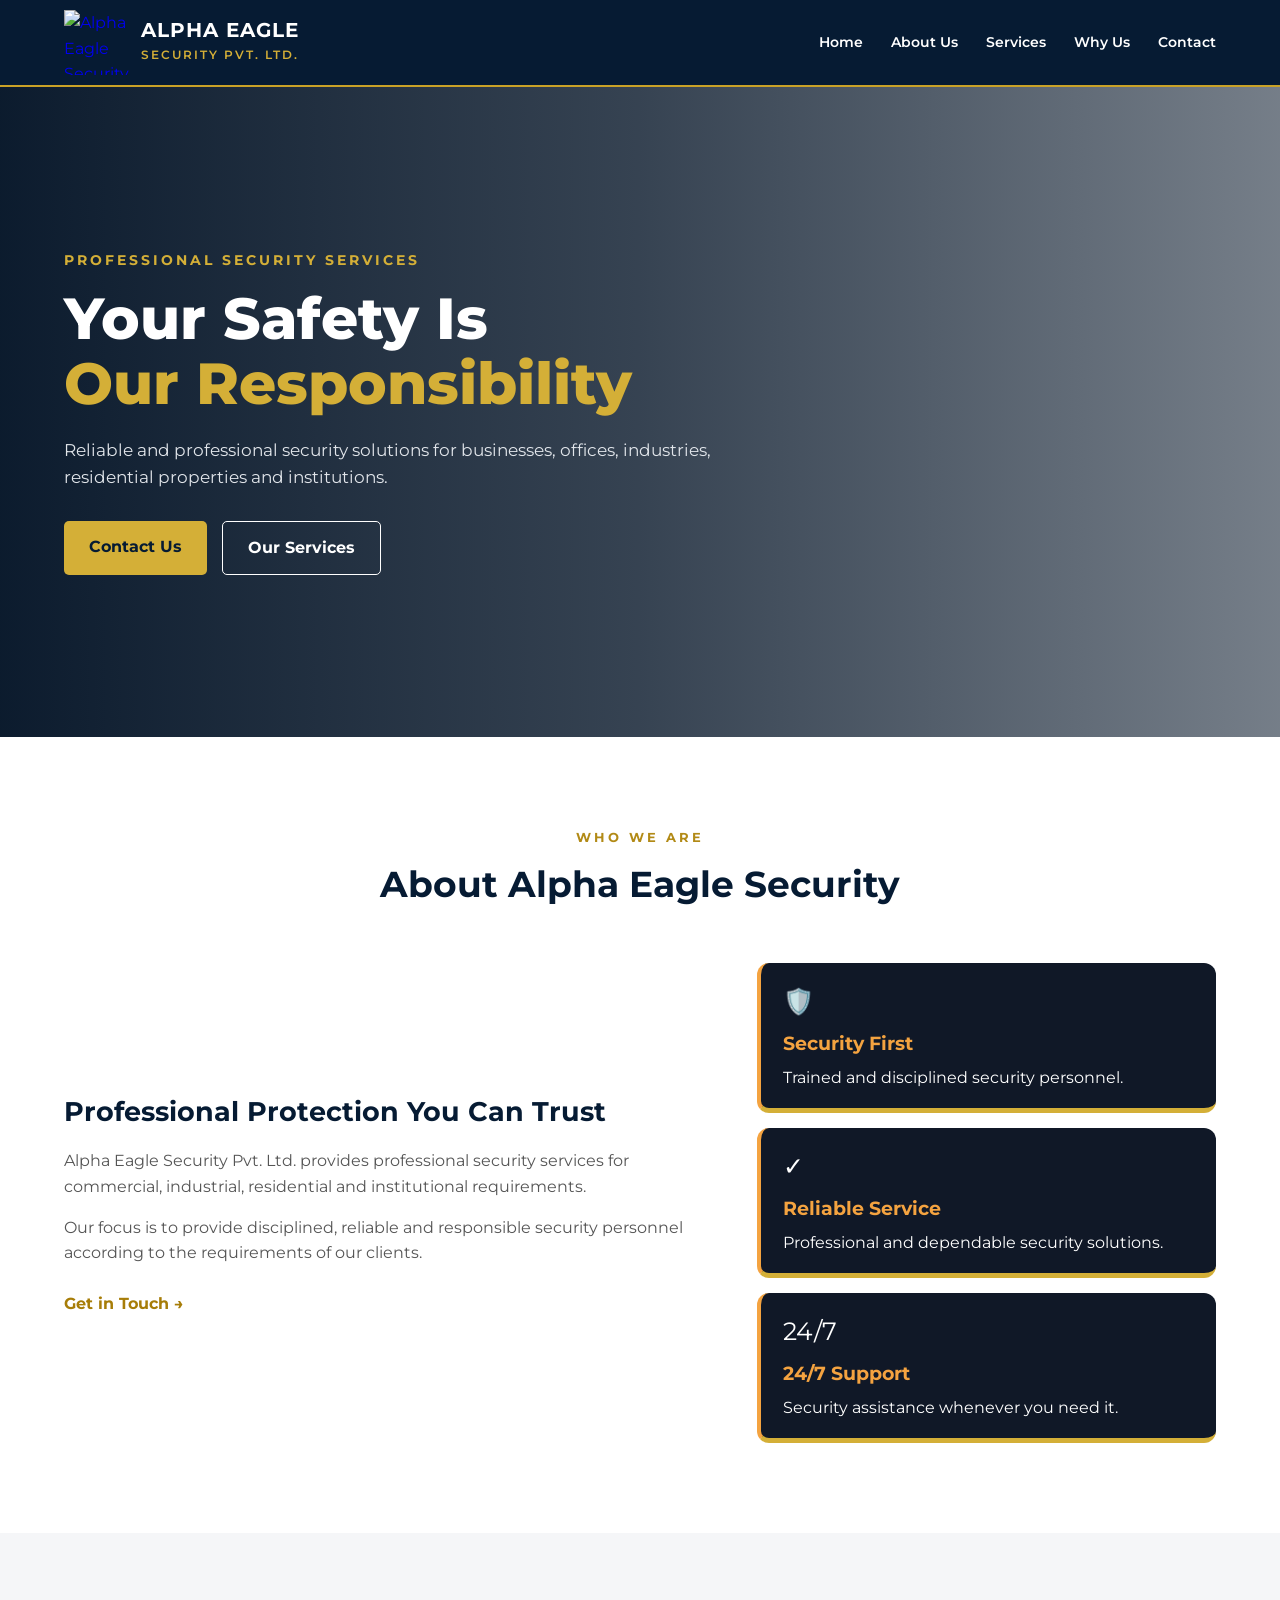
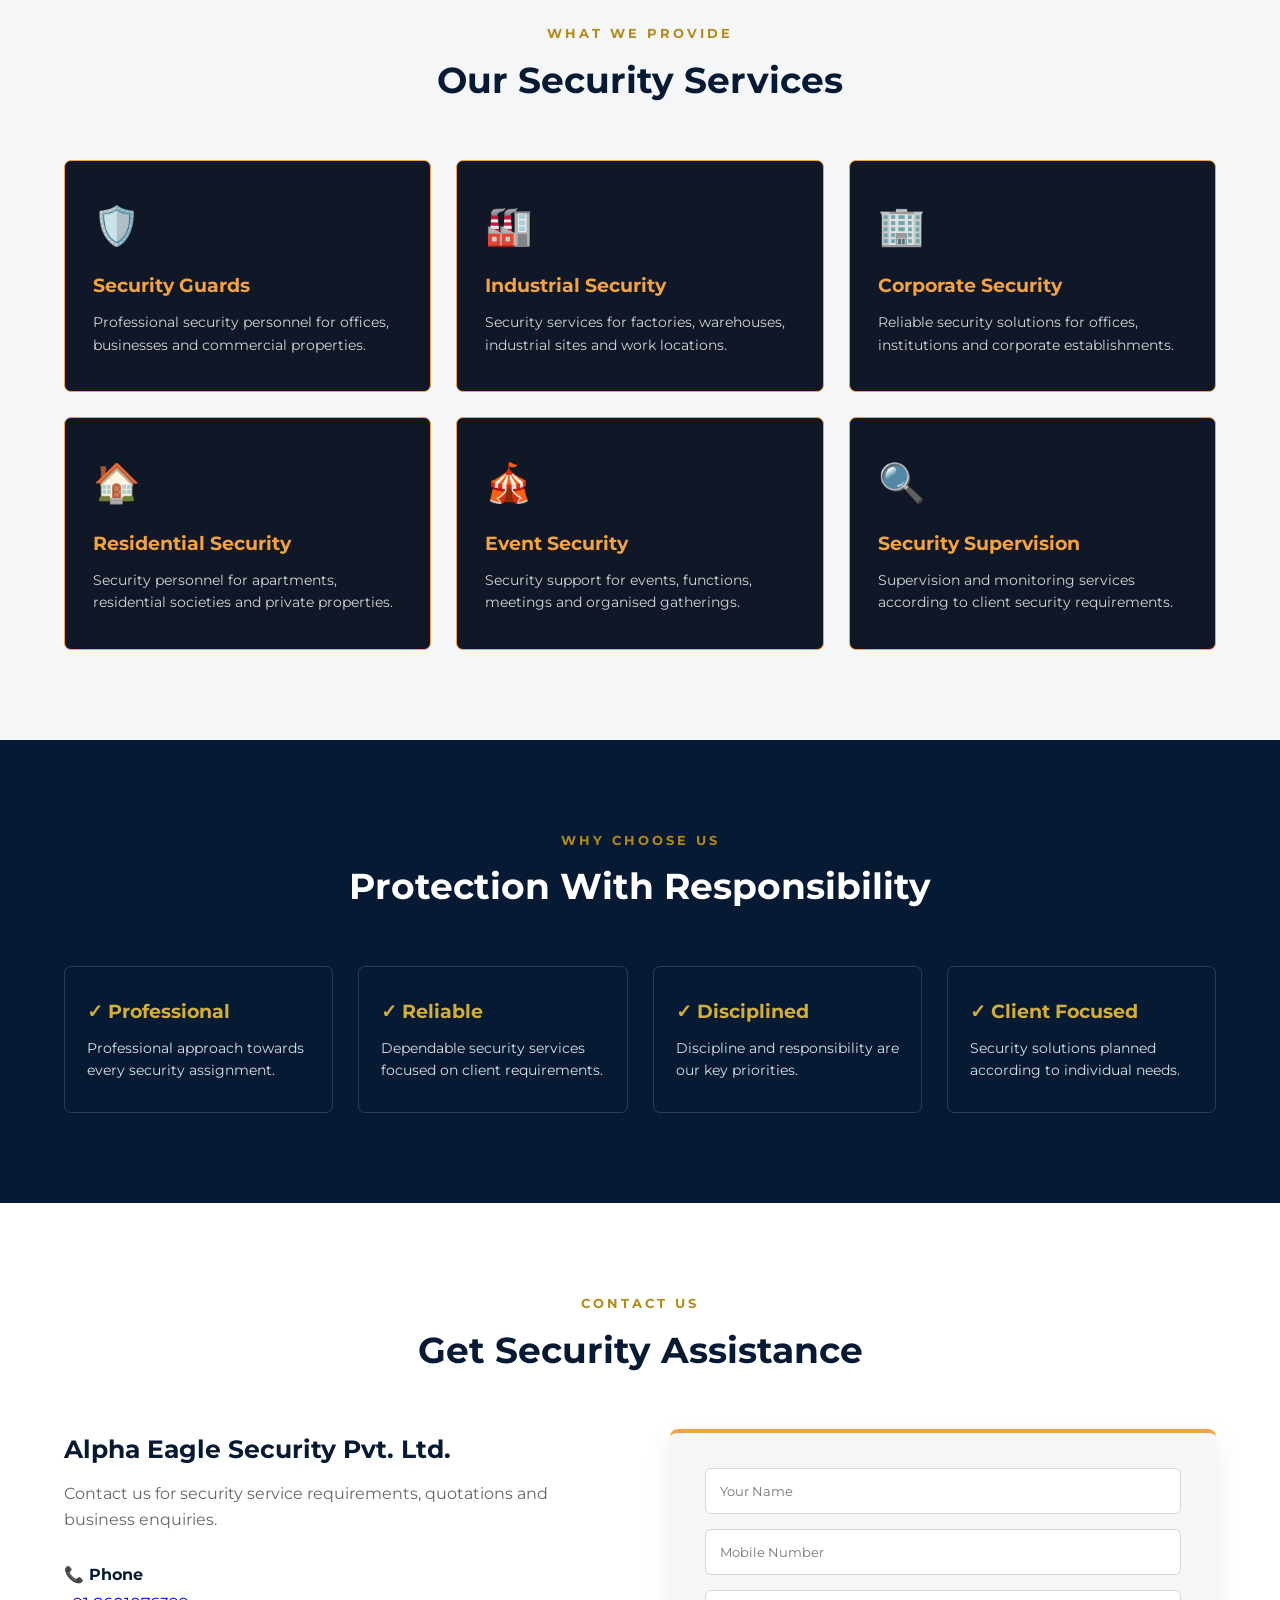
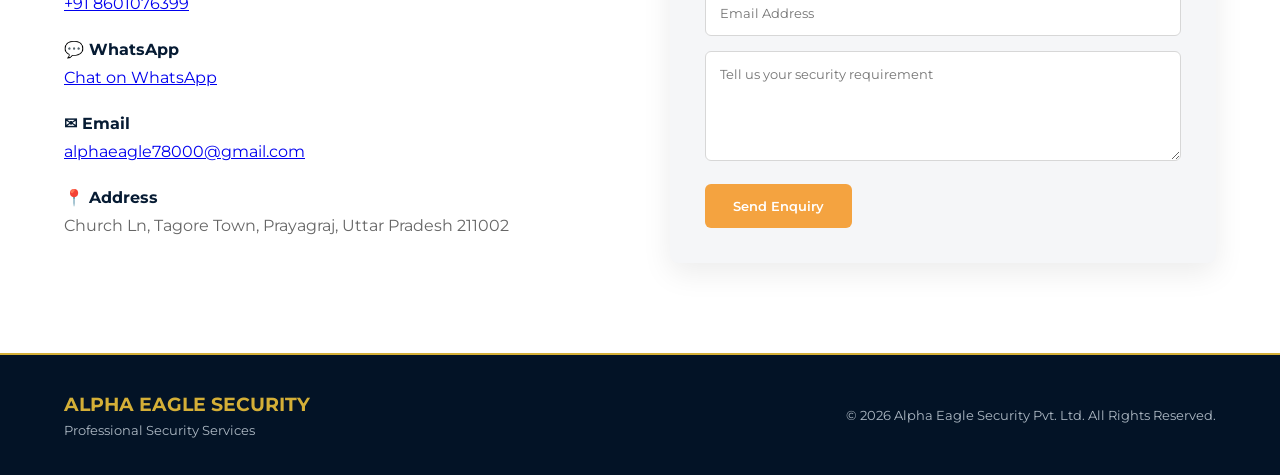
==== index.html @ 0b10f867 "Add files via upload" ====
<!DOCTYPE html>
<html lang="en">

<head>
    <meta charset="UTF-8">
    <meta name="viewport" content="width=device-width, initial-scale=1.0">

    <title>Alpha Eagle Security Pvt. Ltd.</title>

<link rel="icon" type="image/png" href="images/logo.png">

<link rel="stylesheet" href="style.css">
<link rel="preconnect" href="https://fonts.googleapis.com">
    <link rel="preconnect" href="https://fonts.gstatic.com" crossorigin>
    <link href="https://fonts.googleapis.com/css2?family=Montserrat:wght@400;500;600;700;800&display=swap" rel="stylesheet">
</head>

<body>

    <!-- HEADER -->
    <header class="header">

        <div class="container navbar">

            <a href="#home" class="brand">
                <img src="images/logo.png" alt="Alpha Eagle Security Logo">

                <div>
                    <h2>ALPHA EAGLE</h2>
                    <span>SECURITY PVT. LTD.</span>
                </div>
            </a>

            <nav class="nav-links" id="navLinks">
                <a href="#home">Home</a>
                <a href="#about">About Us</a>
                <a href="#services">Services</a>
                <a href="#why-us">Why Us</a>
                <a href="#contact">Contact</a>
            </nav>

            <button class="menu-btn" id="menuBtn">☰</button>

        </div>

    </header>


    <!-- HOME -->
    <section class="hero" id="home">

        <div class="hero-overlay"></div>

        <div class="container hero-content">

            <p class="small-heading">PROFESSIONAL SECURITY SERVICES</p>

            <h1>
                Your Safety Is<br>
                <span>Our Responsibility</span>
            </h1>

            <p class="hero-text">
                Reliable and professional security solutions for businesses,
                offices, industries, residential properties and institutions.
            </p>

            <div class="hero-buttons">
                <a href="#contact" class="btn primary-btn">Contact Us</a>
                <a href="#services" class="btn secondary-btn">Our Services</a>
            </div>

        </div>

        <div class="hero-image">
    <img src="./images/security-guard.png" alt="Alpha Eagle Security Guard">
</div>

    </section>


    <!-- ABOUT -->
    <section class="section" id="about">

        <div class="container">

            <div class="section-title">
                <p>WHO WE ARE</p>
                <h2>About Alpha Eagle Security</h2>
            </div>

            <div class="about-grid">

                <div class="about-text">

                    <h3>Professional Protection You Can Trust</h3>

                    <p>
                        Alpha Eagle Security Pvt. Ltd. provides professional
                        security services for commercial, industrial,
                        residential and institutional requirements.
                    </p>

                    <p>
                        Our focus is to provide disciplined, reliable and
                        responsible security personnel according to the
                        requirements of our clients.
                    </p>

                    <a href="#contact" class="text-link">Get in Touch →</a>

                </div>

        
                <div class="about-cards">

    <div class="about-card">
        <div class="about-icon">🛡️</div>
        <h3>Security First</h3>
        <p>Trained and disciplined security personnel.</p>
    </div>

    <div class="about-card">
        <div class="about-icon">✓</div>
        <h3>Reliable Service</h3>
        <p>Professional and dependable security solutions.</p>
    </div>

    <div class="about-card">
        <div class="about-icon">24/7</div>
        <h3>24/7 Support</h3>
        <p>Security assistance whenever you need it.</p>
    </div>

</div>

            </div>

        </div>

    </section>


    <!-- SERVICES -->
    <section class="section services-section" id="services">

        <div class="container">

            <div class="section-title">
                <p>WHAT WE PROVIDE</p>
                <h2>Our Security Services</h2>
            </div>

            <div class="services-grid">

                <div class="service-card">
                    <div class="service-icon">🛡️</div>
                    <h3>Security Guards</h3>
                    <p>
                        Professional security personnel for offices,
                        businesses and commercial properties.
                    </p>
                </div>

                <div class="service-card">
                    <div class="service-icon">🏭</div>
                    <h3>Industrial Security</h3>
                    <p>
                        Security services for factories, warehouses,
                        industrial sites and work locations.
                    </p>
                </div>

                <div class="service-card">
                    <div class="service-icon">🏢</div>
                    <h3>Corporate Security</h3>
                    <p>
                        Reliable security solutions for offices,
                        institutions and corporate establishments.
                    </p>
                </div>

                <div class="service-card">
                    <div class="service-icon">🏠</div>
                    <h3>Residential Security</h3>
                    <p>
                        Security personnel for apartments,
                        residential societies and private properties.
                    </p>
                </div>

                <div class="service-card">
                    <div class="service-icon">🎪</div>
                    <h3>Event Security</h3>
                    <p>
                        Security support for events, functions,
                        meetings and organised gatherings.
                    </p>
                </div>

                <div class="service-card">
                    <div class="service-icon">🔍</div>
                    <h3>Security Supervision</h3>
                    <p>
                        Supervision and monitoring services according
                        to client security requirements.
                    </p>
                </div>

            </div>

        </div>

    </section>


    <!-- WHY CHOOSE US -->
    <section class="section why-section" id="why-us">

        <div class="container">

            <div class="section-title light-title">
                <p>WHY CHOOSE US</p>
                <h2>Protection With Responsibility</h2>
            </div>

            <div class="features-grid">

                <div class="feature">
                    <h3>✓ Professional</h3>
                    <p>Professional approach towards every security assignment.</p>
                </div>

                <div class="feature">
                    <h3>✓ Reliable</h3>
                    <p>Dependable security services focused on client requirements.</p>
                </div>

                <div class="feature">
                    <h3>✓ Disciplined</h3>
                    <p>Discipline and responsibility are our key priorities.</p>
                </div>

                <div class="feature">
                    <h3>✓ Client Focused</h3>
                    <p>Security solutions planned according to individual needs.</p>
                </div>

            </div>

        </div>

    </section>


    <!-- CONTACT -->
    <section class="section" id="contact">

        <div class="container">

            <div class="section-title">
                <p>CONTACT US</p>
                <h2>Get Security Assistance</h2>
            </div>

            <div class="contact-grid">

                <div class="contact-info">

                    <h3>Alpha Eagle Security Pvt. Ltd.</h3>

                    <p>
                        Contact us for security service requirements,
                        quotations and business enquiries.
                    </p>

                    <div class="contact-item">
                        <strong>📞 Phone</strong>
                        <a href="tel:+918601076399">+91 8601076399</a>
                    </div>
                    
                    <div class="contact-item">
    <strong>💬 WhatsApp</strong>
    <span>
        <a href="https://wa.me/917800047970" target="_blank">
            Chat on WhatsApp
        </a>
    </span>
</div>

                    <div class="contact-item">
                        <strong>✉ Email</strong>
                        <a href="mailto:alphaeagle78000@gmail.com">alphaeagle78000@gmail.com</a>
                    </div>

                    <div class="contact-item">
                        <strong>📍 Address</strong>
                        <span>Church Ln, Tagore Town, Prayagraj, Uttar Pradesh 211002</span>
                    </div>

                </div>


                <form class="contact-form" id="whatsappForm">

                    <input type="text" id="name" placeholder="Your Name" required>

                    <input type="tel" id="mobile" placeholder="Mobile Number" required>

                    <input type="email" id="email" placeholder="Email Address">

                    <textarea rows="5" id="requirement"
    placeholder="Tell us your security requirement"></textarea>

                    <button type="submit" class="btn primary-btn">
                        Send Enquiry
                    </button>

                </form>

            </div>

        </div>

    </section>


    <!-- FOOTER -->
    <footer>

        <div class="container footer-content">

            <div>
                <h3>ALPHA EAGLE SECURITY</h3>
                <p>Professional Security Services</p>
            </div>

            <p>
                © 2026 Alpha Eagle Security Pvt. Ltd. All Rights Reserved.
            </p>

        </div>

    </footer>


    <script src="script.js"></script>

</body>

</html>
---- style.css ----
/* ==============================
   BASIC SETTINGS
============================== */

* {
    margin: 0;
    padding: 0;
    box-sizing: border-box;
}

html {
    scroll-behavior: smooth;
}

body {
    font-family: 'Montserrat', sans-serif;
    background: #ffffff;
    color: #1b1b1b;
    line-height: 1.6;
}

.container {
    width: 90%;
    max-width: 1200px;
    margin: auto;
}


/* ==============================
   HEADER
============================== */

.header {
    width: 100%;
    background: #061b33;
    position: sticky;
    top: 0;
    z-index: 1000;
    border-bottom: 2px solid #c9a227;
}

.navbar {
    min-height: 85px;
    display: flex;
    align-items: center;
    justify-content: space-between;
}

.brand {
    display: flex;
    align-items: center;
    gap: 12px;
    text-decoration: none;
}

.brand img {
    width: 65px;
    height: 65px;
    object-fit: contain;
}

.brand h2 {
    color: #ffffff;
    font-size: 20px;
    line-height: 1.1;
    letter-spacing: 1px;
}

.brand span {
    color: #d4af37;
    font-size: 12px;
    font-weight: 600;
    letter-spacing: 2px;
}

.nav-links {
    display: flex;
    align-items: center;
    gap: 28px;
}

.nav-links a {
    color: #ffffff;
    text-decoration: none;
    font-size: 14px;
    font-weight: 600;
    transition: 0.3s;
}

.nav-links a:hover {
    color: #d4af37;
}

.menu-btn {
    display: none;
    border: none;
    background: transparent;
    color: #ffffff;
    font-size: 28px;
    cursor: pointer;
}


/* ==============================
   HERO / HOME
============================== */

.hero {
    min-height: 650px;
    background:
        linear-gradient(
            90deg,
            rgba(4, 20, 39, 0.97),
            rgba(4, 20, 39, 0.80),
            rgba(4, 20, 39, 0.55)
        ),
        url('images/security-guard.png');

    background-size: cover;
    background-position: center;
    position: relative;
    display: flex;
    align-items: center;
}

.hero-content {
    position: relative;
    z-index: 2;
    color: white;
}

.small-heading {
    color: #d4af37;
    font-weight: 700;
    letter-spacing: 3px;
    margin-bottom: 15px;
    font-size: 14px;
}

.hero h1 {
    font-size: 58px;
    line-height: 1.12;
    max-width: 800px;
    margin-bottom: 20px;
    font-weight: 800;
}

.hero h1 span {
    color: #d4af37;
}

.hero-text {
    max-width: 650px;
    color: #e1e5ea;
    font-size: 17px;
    margin-bottom: 30px;
}

.hero-buttons {
    display: flex;
    gap: 15px;
    flex-wrap: wrap;
}

.btn {
    display: inline-block;
    padding: 13px 25px;
    border-radius: 5px;
    text-decoration: none;
    font-weight: 700;
    border: none;
    cursor: pointer;
    font-family: inherit;
    transition: 0.3s;
}

.primary-btn {
    background: #d4af37;
    color: #061b33;
}

.primary-btn:hover {
    transform: translateY(-2px);
    background: #e3c157;
}

.secondary-btn {
    color: white;
    border: 1px solid #ffffff;
    background: transparent;
}

.secondary-btn:hover {
    background: white;
    color: #061b33;
}


/* ==============================
   GENERAL SECTION
============================== */

.section {
    padding: 90px 0;
}

.section-title {
    text-align: center;
    margin-bottom: 50px;
}

.section-title p {
    color: #b28a16;
    font-size: 13px;
    font-weight: 700;
    letter-spacing: 3px;
    margin-bottom: 8px;
}

.section-title h2 {
    color: #061b33;
    font-size: 36px;
}


/* ==============================
   ABOUT
============================== */

.about-grid {
    display: grid;
    grid-template-columns: 1.4fr 1fr;
    gap: 50px;
    align-items: center;
}

.about-text h3 {
    color: #061b33;
    font-size: 27px;
    margin-bottom: 15px;
}

.about-text p {
    margin-bottom: 15px;
    color: #555;
}

.text-link {
    display: inline-block;
    margin-top: 10px;
    color: #a77d08;
    font-weight: 700;
    text-decoration: none;
}

.about-card {
    background: #061b33;
    padding: 40px;
    border-radius: 8px;
    color: white;
    border-bottom: 5px solid #d4af37;
}

.about-icon {
    font-size: 45px;
    margin-bottom: 15px;
}

.about-card h3 {
    color: #d4af37;
    margin-bottom: 10px;
}


/* ==============================
   SERVICES
============================== */

.services-section {
    background: #f5f6f8;
}

.services-grid {
    display: grid;
    grid-template-columns: repeat(3, 1fr);
    gap: 25px;
}

.service-card {
    background: #101827;
    padding: 35px 28px;
    border-radius: 7px;
    border: 1px solid #f4a340;
    transition: 0.3s;
}

.service-card:hover {
    transform: translateY(-7px);
    box-shadow: 0 15px 35px rgba(0, 0, 0, 0.10);
    border-bottom: 4px solid #d4af37;
}

.service-icon {
    font-size: 38px;
    margin-bottom: 15px;
}

.service-card h3 {
    color: #f4a340;
    margin-bottom: 10px;
}

.service-card p {
    color: #d1d5db;
    font-size: 14px;
}


/* ==============================
   WHY CHOOSE US
============================== */

.why-section {
    background: #061b33;
}

.light-title h2 {
    color: #ffffff;
}

.features-grid {
    display: grid;
    grid-template-columns: repeat(4, 1fr);
    gap: 25px;
}

.feature {
    border: 1px solid rgba(255, 255, 255, 0.15);
    padding: 30px 22px;
    border-radius: 7px;
    transition: 0.3s ease;
}
.feature:hover {
    transform: translateY(-6px);
    border-color: #f4a340;
    box-shadow: 0 10px 25px rgba(0, 0, 0, 0.25);
}

.feature h3 {
    color: #d4af37;
    margin-bottom: 10px;
}

.feature p {
    color: #d9e0e7;
    font-size: 14px;
}


/* ==============================
   CONTACT
============================== */

.contact-grid {
    display: grid;
    grid-template-columns: 1fr 1fr;
    gap: 60px;
}

.contact-info h3 {
    color: #061b33;
    font-size: 25px;
    margin-bottom: 12px;
}

.contact-info > p {
    color: #666;
    margin-bottom: 30px;
}

.contact-item {
    margin-bottom: 20px;
}

.contact-item strong {
    display: block;
    color: #061b33;
    margin-bottom: 3px;
}

.contact-item span {
    color: #666;
}

.contact-form {
    background: #f5f6f8;
    padding: 35px;
    border-radius: 8px;
    border-top: 4px solid #f4a340;
box-shadow: 0 10px 30px rgba(0, 0, 0, 0.08);
transition: 0.3s ease;
}

.contact-form input,
.contact-form textarea {
    width: 100%;
    margin-bottom: 15px;
    padding: 14px;
    border: 1px solid #d7d7d7;
    border-radius: 6px;
    outline: none;
    font-family: inherit;
    background: #ffffff;
transition: 0.3s ease;
}

.contact-form input:focus,
.contact-form textarea:focus {
    border-color: #d4af37;
    box-shadow: 0 0 0 3px rgba(244, 163, 64, 0.15);
}
.contact-form button {
    background: #f4a340;
    color: #ffffff;
    border: none;
    padding: 14px 28px;
    border-radius: 6px;
    cursor: pointer;
    font-weight: 600;
    transition: 0.3s ease;
}

.contact-form button:hover {
    background: #d98b2b;
    transform: translateY(-3px);
    box-shadow: 0 8px 20px rgba(0, 0, 0, 0.20);
}


/* ==============================
   FOOTER
============================== */

footer {
    background: #031326;
    color: #ffffff;
    padding: 35px 0;
    border-top: 2px solid #d4af37;
}

.footer-content {
    display: flex;
    justify-content: space-between;
    align-items: center;
    gap: 30px;
}

.footer-content h3 {
    color: #d4af37;
}

.footer-content p {
    color: #aeb9c4;
    font-size: 13px;
}


/* ==============================
   MOBILE RESPONSIVE
============================== */

@media (max-width: 850px) {

    .menu-btn {
        display: block;
    }

    .nav-links {
        display: none;
        position: absolute;
        top: 85px;
        left: 0;
        width: 100%;
        background: #061b33;
        flex-direction: column;
        padding: 25px;
        gap: 20px;
        border-bottom: 2px solid #d4af37;
    }

    .nav-links.active {
        display: flex;
    }

    .hero {
        min-height: 580px;
    }

    .hero h1 {
        font-size: 40px;
    }

    .about-grid,
    .contact-grid {
        grid-template-columns: 1fr;
    }

    .services-grid {
        grid-template-columns: repeat(2, 1fr);
    }

    .features-grid {
        grid-template-columns: repeat(2, 1fr);
    }
}


@media (max-width: 550px) {

    .brand h2 {
        font-size: 15px;
    }

    .brand span {
        font-size: 9px;
    }

    .brand img {
        width: 52px;
        height: 52px;
    }

    .hero h1 {
        font-size: 34px;
    }

    .section {
        padding: 65px 0;
    }

    .section-title h2 {
        font-size: 28px;
    }

    .services-grid,
    .features-grid {
        grid-template-columns: 1fr;
    }

    .footer-content {
        flex-direction: column;
        text-align: center;
    }
}

/* HERO SECURITY GUARD IMAGE */

.hero {
    position: relative;
    overflow: hidden;
}

.hero-content {
    position: relative;
    z-index: 2;
}

.hero-image {
    display: none;
    position: absolute;
    right: 4%;
    bottom: 0;
    width: 40%;
    height: 75%;
    z-index: 1;
    overflow: hidden;
}

.hero-image img {
    width: 100%;
    height: 100%;
    object-fit: contain;
    object-position: center;
    border-radius: 18px;
}

/* ABOUT US CARDS */

.about-cards {
    display: flex;
    flex-direction: column;
    gap: 15px;
}

.about-card {
    background: #101827;
    padding: 18px 22px;
    border-radius: 12px;
    border-left: 4px solid #f4a340;
    transition: 0.3s ease;
}

.about-card:hover {
    transform: translateY(-4px);
}

.about-icon {
    font-size: 25px;
    margin-bottom: 8px;
}

.about-card h3 {
    color: #f4a340;
    margin: 0 0 7px;
}

.about-card p {
    color: #ffffff;
    margin: 0;
    line-height: 1.5;
}

/* =========================
   MOBILE RESPONSIVE
========================= */

@media (max-width: 768px) {

    .container {
        width: 90%;
    }

    .nav-links {
        gap: 12px;
        font-size: 13px;
    }

    .contact-grid {
        grid-template-columns: 1fr;
        gap: 30px;
    }

    .contact-form {
        padding: 20px;
    }

    .contact-form input,
    .contact-form textarea {
        width: 100%;
        box-sizing: border-box;
    }

    .contact-form button {
        width: 100%;
    }

    .section-title {
        font-size: 28px;
    }

    img {
        max-width: 100%;
        height: auto;
    }
    .hero {
    background-position: 78% center;
    min-height: 620px;
}
}
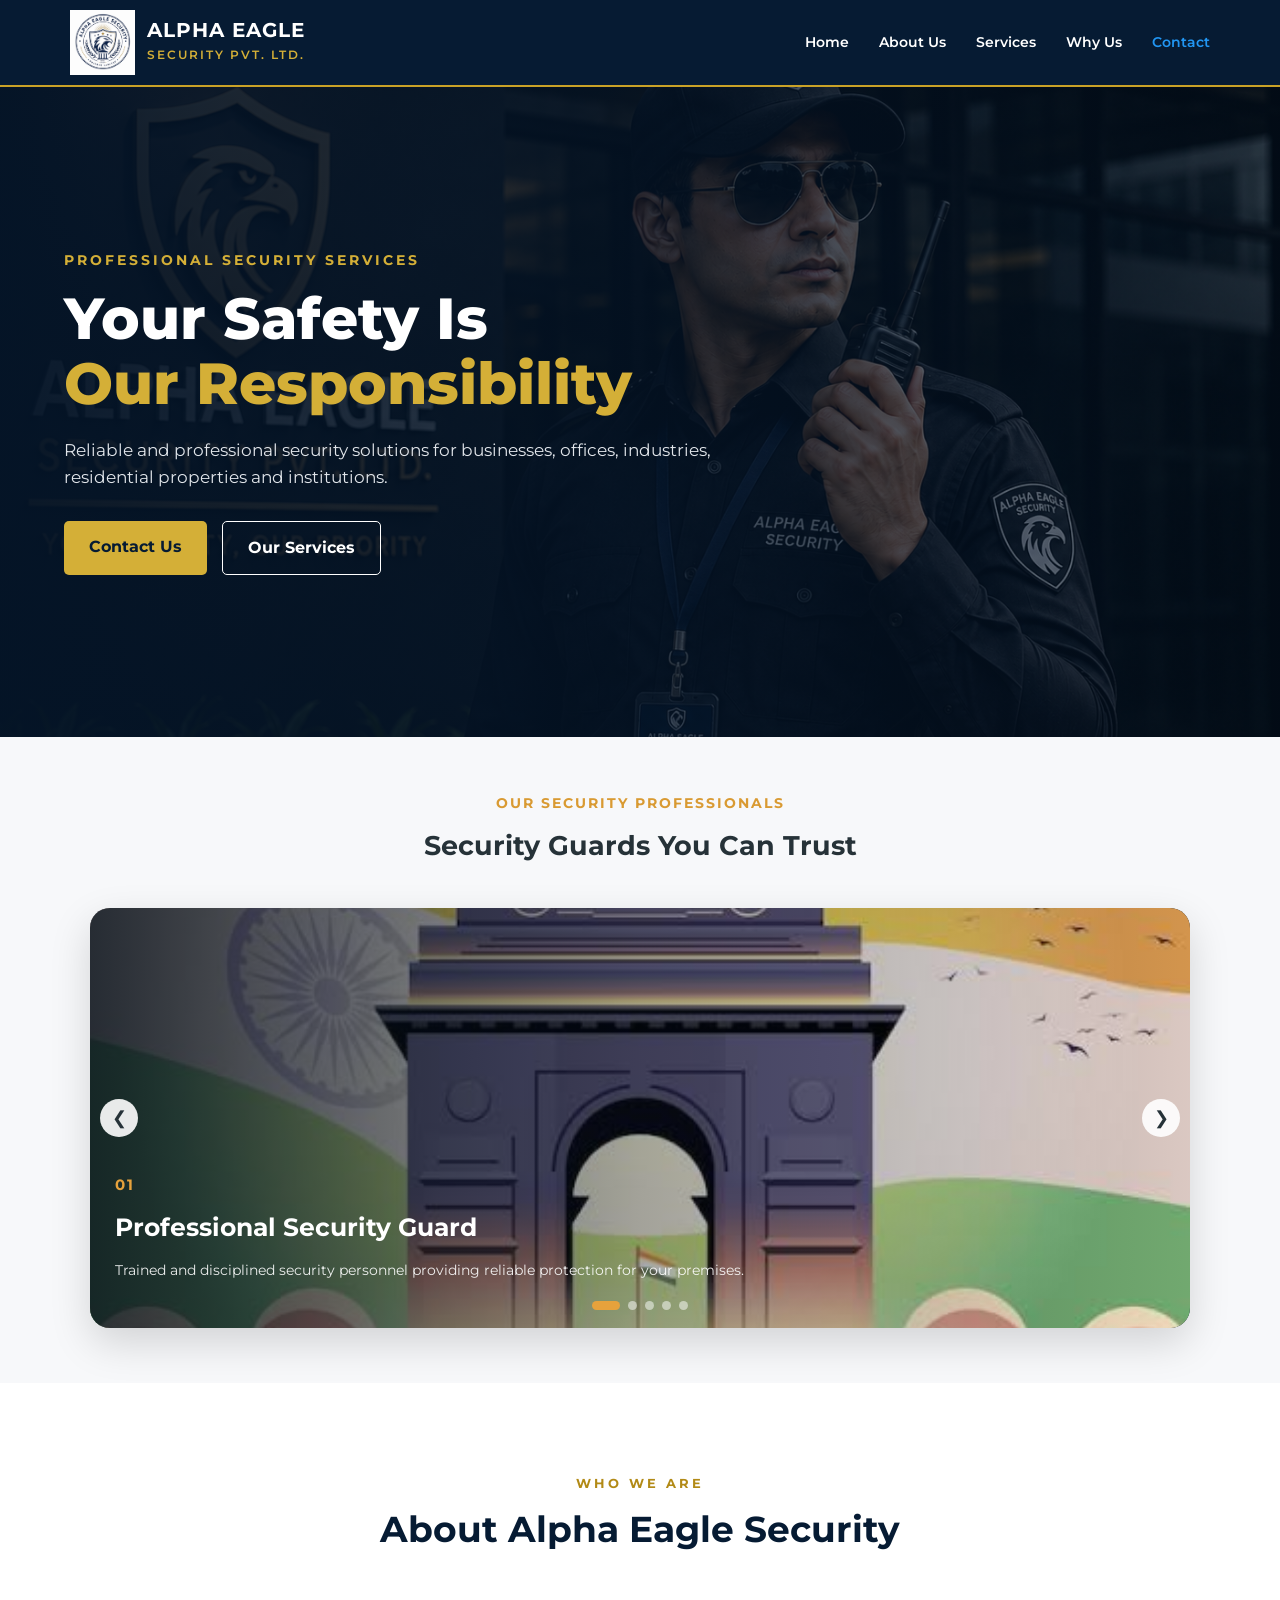
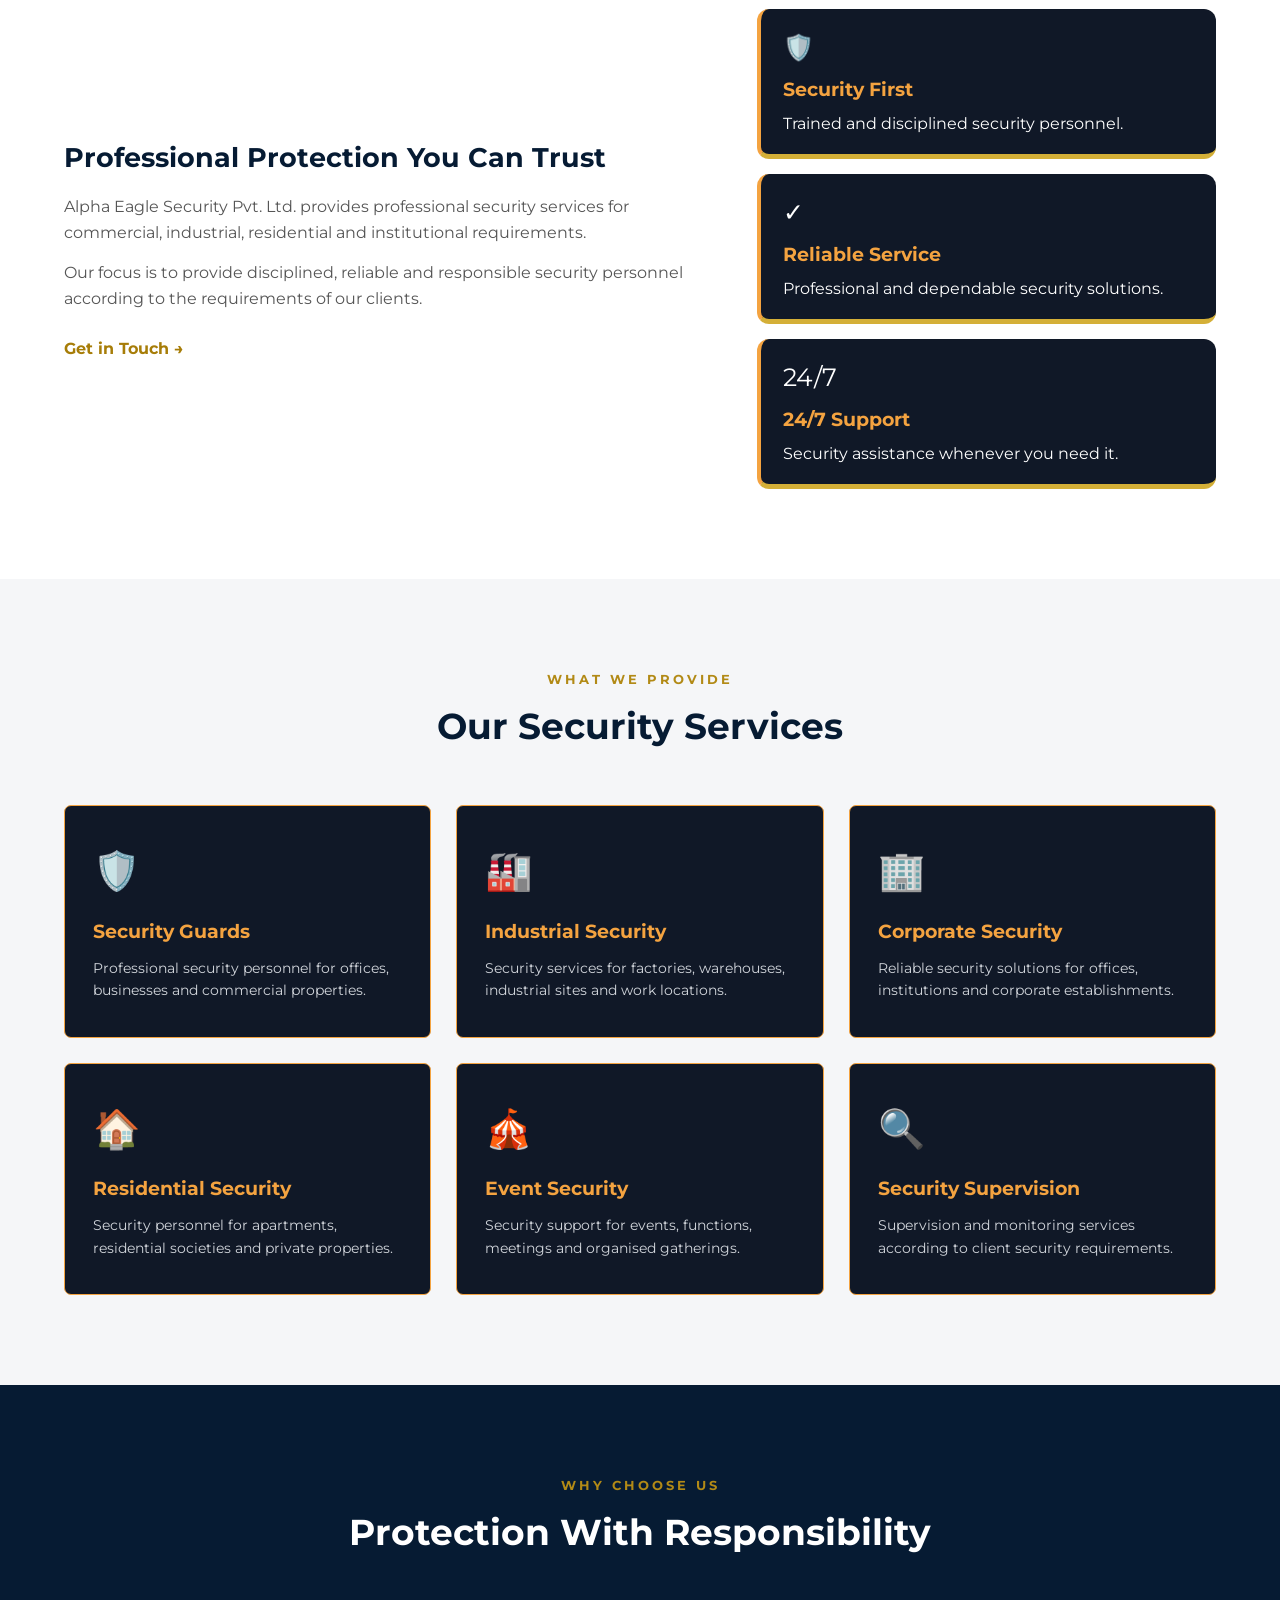
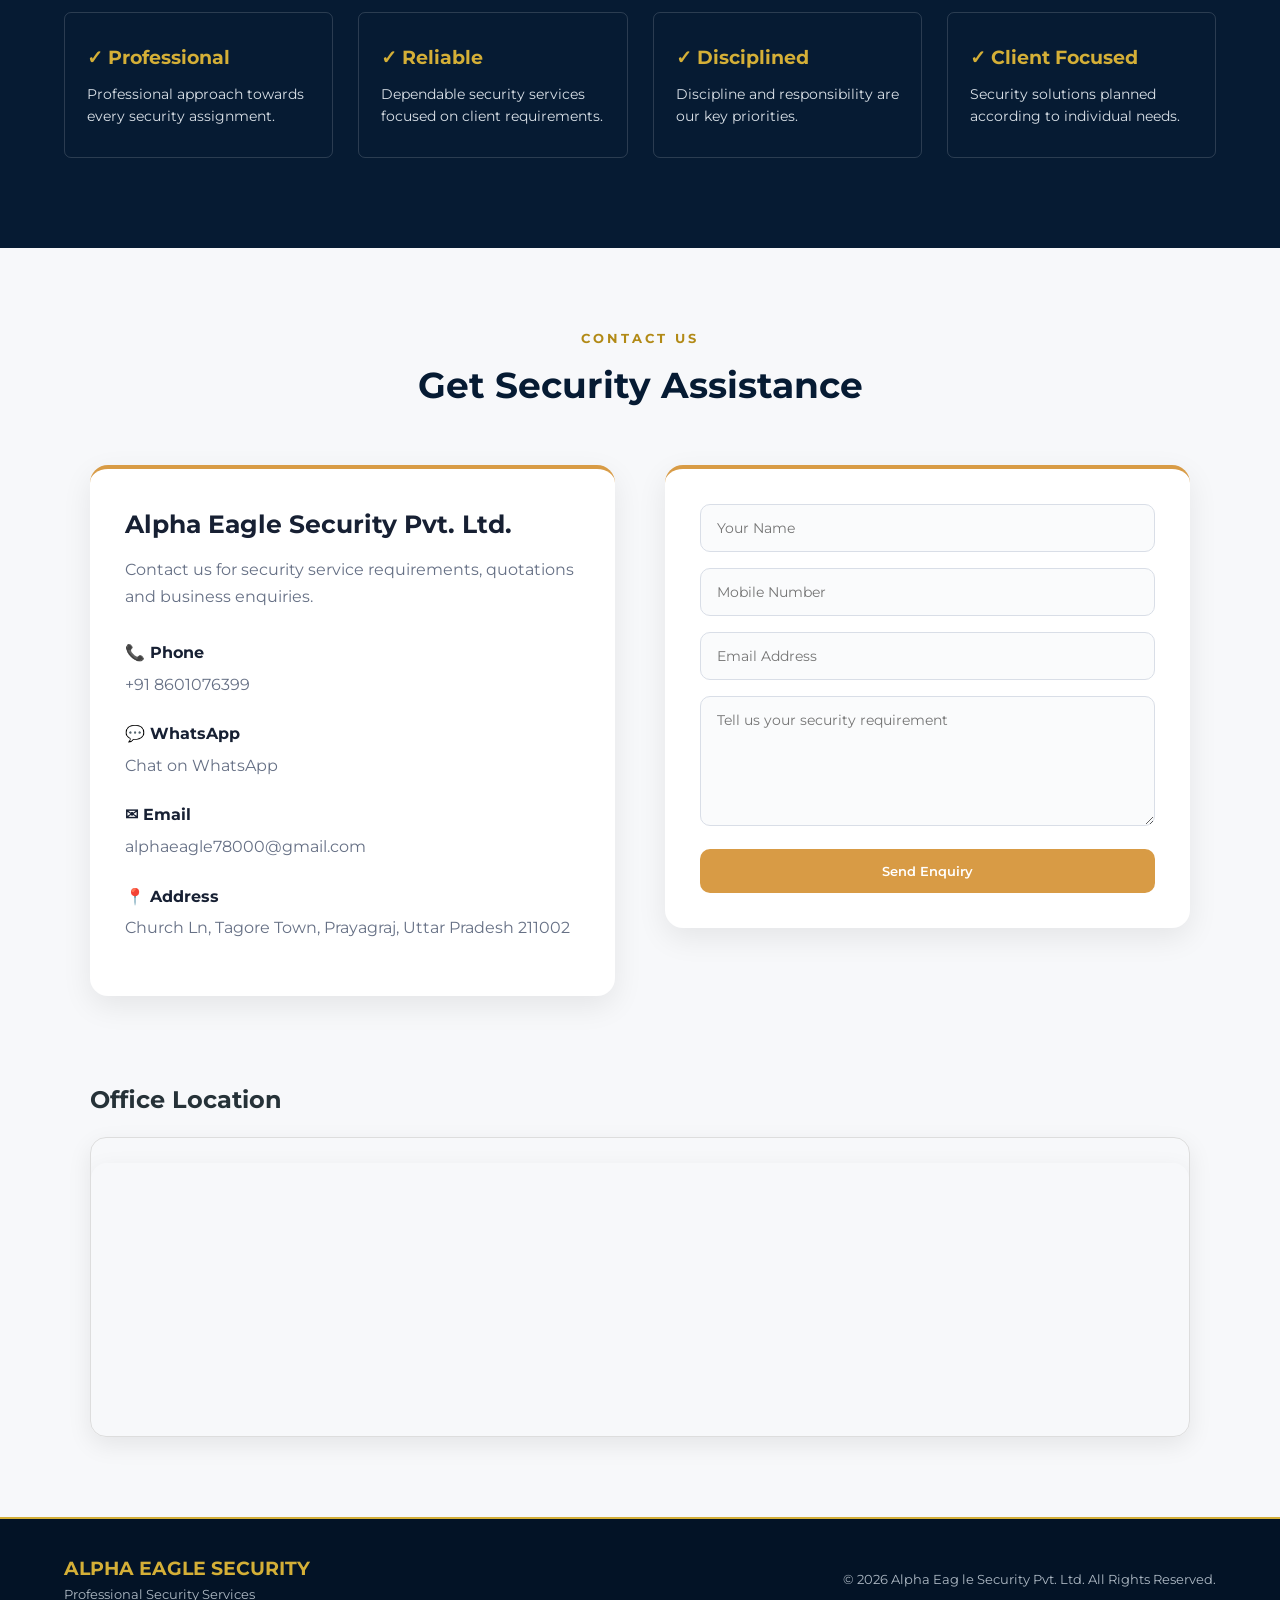
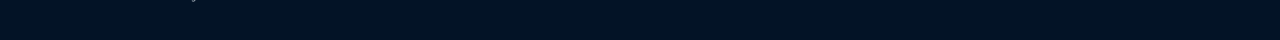
==== commit 62374a9d: "initial website" ====
--- a/index.html
+++ b/index.html
@@ -20,30 +20,35 @@
     <!-- HEADER -->
     <header class="header">
 
-        <div class="container navbar">
-
-            <a href="#home" class="brand">
-                <img src="images/logo.png" alt="Alpha Eagle Security Logo">
-
-                <div>
-                    <h2>ALPHA EAGLE</h2>
-                    <span>SECURITY PVT. LTD.</span>
-                </div>
-            </a>
-
-            <nav class="nav-links" id="navLinks">
-                <a href="#home">Home</a>
-                <a href="#about">About Us</a>
-                <a href="#services">Services</a>
-                <a href="#why-us">Why Us</a>
-                <a href="#contact">Contact</a>
-            </nav>
-
-            <button class="menu-btn" id="menuBtn">☰</button>
-
-        </div>
-
-    </header>
+    <div class="container navbar">
+
+        <a href="#home" class="brand">
+            <img
+                src="images/logo.png"
+                alt="Alpha Eagle Security Logo"
+                class="logo"
+                id="logoImage"
+            >
+
+            <div>
+                <h2>ALPHA EAGLE</h2>
+                <span>SECURITY PVT. LTD.</span>
+            </div>
+        </a>
+
+        <nav class="nav-links" id="navLinks">
+            <a href="#home">Home</a>
+            <a href="#about">About Us</a>
+            <a href="#services">Services</a>
+            <a href="#why-us">Why Us</a>
+            <a href="#contact">Contact</a>
+        </nav>
+
+        <button class="menu-btn" id="menuBtn">☰</button>
+
+    </div>
+
+</header>
 
 
     <!-- HOME -->
@@ -77,6 +82,107 @@
 </div>
 
     </section>
+    <!-- SECURITY GUARD SLIDESHOW -->
+<section class="guard-slideshow-section">
+
+    <div class="container">
+
+        <div class="section-title">
+            <p>OUR SECURITY PROFESSIONALS</p>
+            <h2>Security Guards You Can Trust</h2>
+        </div>
+
+        <div class="guard-slider">
+
+            <div class="guard-slides">
+
+                <!-- Guard 1 -->
+                <div class="guard-slide">
+                    <img src="./images/guard1.jpg" alt="Alpha Eagle Security Guard">
+
+                    <div class="guard-info">
+                        <span>01</span>
+                        <h3>Professional Security Guard</h3>
+                        <p>
+                            Trained and disciplined security personnel
+                            providing reliable protection for your premises.
+                        </p>
+                    </div>
+                </div>
+
+                <!-- Guard 2 -->
+                <div class="guard-slide">
+                    <img src="./images/guard2.png" alt="Alpha Eagle Security Guard">
+
+                    <div class="guard-info">
+                        <span>02</span>
+                        <h3>Hospital Security</h3>
+                        <p>
+                            Professional security support for hospitals,
+                            healthcare facilities and emergency areas.
+                        </p>
+                    </div>
+                </div>
+
+                <!-- Guard 3 -->
+                <div class="guard-slide">
+                    <img src="./images/guard3.png" alt="Alpha Eagle Security Guard">
+
+                    <div class="guard-info">
+                        <span>03</span>
+                        <h3>School Security</h3>
+                        <p>
+                            Safe and secure environments for schools, students, staff and visitors.
+                        </p>
+                    </div>
+                </div>
+
+                <!-- Guard 4 -->
+                <div class="guard-slide">
+                    <img src="./images/guard4.png" alt="Alpha Eagle Security Guard">
+
+                    <div class="guard-info">
+                        <span>04</span>
+                        <h3>University Security</h3>
+                        <p>
+                            Professional security services for universities, hostels and educational institutions
+                        </p>
+                    </div>
+                </div>
+
+                <!-- Guard 5 -->
+                <div class="guard-slide">
+                    <img src="./images/guard5.png" alt="Alpha Eagle Security Guard">
+
+                    <div class="guard-info">
+                        <span>05</span>
+                        <h3>CorporateSecurity</h3>
+                        <p>
+                            Dedicated security personnel for corporate offices, institutions and commercial establishments.
+                        </p>
+                    </div>
+                </div>
+
+            </div>
+
+            <!-- Slider buttons -->
+            <button class="guard-prev" type="button">&#10094;</button>
+            <button class="guard-next" type="button">&#10095;</button>
+
+            <!-- Dots -->
+            <div class="guard-dots">
+                <span class="guard-dot active"></span>
+                <span class="guard-dot"></span>
+                <span class="guard-dot"></span>
+                <span class="guard-dot"></span>
+                <span class="guard-dot"></span>
+            </div>
+
+        </div>
+
+    </div>
+
+</section>
 
 
     <!-- ABOUT -->
@@ -263,7 +369,7 @@
                 <h2>Get Security Assistance</h2>
             </div>
 
-            <div class="contact-grid">
+           <div class="contact-grid">
 
                 <div class="contact-info">
 
@@ -282,7 +388,7 @@
                     <div class="contact-item">
     <strong>💬 WhatsApp</strong>
     <span>
-        <a href="https://wa.me/917800047970" target="_blank">
+        <a href="https://wa.me/918601076399" target="_blank">
             Chat on WhatsApp
         </a>
     </span>
@@ -301,7 +407,7 @@
                 </div>
 
 
-                <form class="contact-form" id="whatsappForm">
+                 <form class="contact-form" id="whatsappForm">
 
                     <input type="text" id="name" placeholder="Your Name" required>
 
@@ -317,10 +423,24 @@
                     </button>
 
                 </form>
-
-            </div>
-
-        </div>
+               
+             <div class="office-location">
+    <h3>Office Location</h3>
+
+    <div class="map-container">
+       <iframe
+      src="https://www.google.com/maps/embed?pb=!1m18!1m12!1m3!1d3602.3511949929903!2d81.86353441096556!3d25.459946020914725!2m3!1f0!2f0!3f0!3m2!1i1024!2i768!4f13.1!3m3!1m2!1s0x399acaa009dc5cb1%3A0x14908b730146988d!2sAlpha%20Eagle%20Security%20Pvt.Ltd!5e0!3m2!1sen!2sin!4v1785727486302!5m2!1sen!2sin"
+    width="100%"
+     height="300"
+     style="border:0; border-radius:15px;"
+     allowfullscreen=""
+      loading="lazy">
+    </iframe>
+
+    </div>
+</div>
+
+            </div>
 
     </section>
 
@@ -336,16 +456,19 @@
             </div>
 
             <p>
-                © 2026 Alpha Eagle Security Pvt. Ltd. All Rights Reserved.
+                © 2026 Alpha Eag le Security Pvt. Ltd. All Rights Reserved.
             </p>
 
         </div>
 
     </footer>
 
-
-    <script src="script.js"></script>
+<div id="logoModal" class="logo-modal">
+    <span class="logo-close">&times;</span>
+    <img src="images/logo.png" alt="Alpha Eagle Security Logo">
+</div>
+
+<script src="script.js"></script>
 
 </body>
-
 </html>
--- a/style.css
+++ b/style.css
@@ -90,7 +90,9 @@
 .nav-links a:hover {
     color: #d4af37;
 }
-
+.nav-links a:last-child {
+    color: #2196f3 !important;
+}
 .menu-btn {
     display: none;
     border: none;
@@ -106,7 +108,11 @@
 ============================== */
 
 .hero {
+    height: 650px;
     min-height: 650px;
+    margin: 0;
+    padding: 0;
+
     background:
         linear-gradient(
             90deg,
@@ -117,7 +123,9 @@
         url('images/security-guard.png');
 
     background-size: cover;
-    background-position: center;
+    background-repeat: no-repeat;
+    background-position: center 35%;
+
     position: relative;
     display: flex;
     align-items: center;
@@ -361,10 +369,11 @@
    CONTACT
 ============================== */
 
-.contact-grid {
+.contact-grid{
     display: grid;
     grid-template-columns: 1fr 1fr;
-    gap: 60px;
+    gap: 50px;
+    align-items: start;
 }
 
 .contact-info h3 {
@@ -666,4 +675,653 @@
     background-position: 78% center;
     min-height: 620px;
 }
-}+}
+
+.office-location{
+    display: flex;
+    flex-direction: column;
+}
+
+.office-location h3{
+    color: #061b33;
+    font-size: 22px;
+    margin-bottom: 15px;
+}
+
+.map-container{
+    width: 100%;
+}
+
+.map-container iframe{
+    width: 100%;
+    height: 300px;
+    border: 0;
+    border-radius: 15px;
+    display: block;
+}
+.logo {
+    cursor: pointer;
+}
+
+.logo-modal {
+    display: none;
+    position: fixed;
+    z-index: 9999;
+    inset: 0;
+    background: rgba(0, 0, 0, 0.85);
+    justify-content: center;
+    align-items: center;
+    padding: 30px;
+}
+
+.logo-modal img {
+    max-width: 90%;
+    max-height: 90vh;
+    object-fit: contain;
+}
+
+.logo-close {
+    position: absolute;
+    top: 20px;
+    right: 35px;
+    color: white;
+    font-size: 45px;
+    cursor: pointer;
+}
+/* FIX HEADER LAYOUT */
+.header .container.navbar {
+    width: 90%;
+    max-width: 1200px;
+    margin: 0 auto;
+    display: flex;
+    align-items: center;
+    justify-content: space-between;
+}
+
+.header .brand {
+    display: flex;
+    align-items: center;
+    text-decoration: none;
+}
+
+.header .brand img {
+    display: block;
+}
+
+.header .nav-links {
+    display: flex;
+    align-items: center;
+    gap: 30px;
+    margin-left: auto;
+}
+/* FINAL HEADER FIX */
+.header .container.navbar {
+    width: 90%;
+    max-width: 1200px;
+    margin: 0 auto !important;
+    display: flex !important;
+    align-items: center !important;
+    justify-content: space-between !important;
+}
+
+.header .brand {
+    display: flex !important;
+    align-items: center !important;
+    margin: 0 !important;
+}
+
+    /* HEADER FINAL FIX */
+/* FINAL NAVBAR FIX */
+
+header.header > .container.navbar {
+    width: 100% !important;
+    max-width: 1200px !important;
+    margin: 0 auto !important;
+    padding: 0 30px !important;
+    box-sizing: border-box !important;
+
+    display: flex !important;
+    flex-direction: row !important;
+    flex-wrap: nowrap !important;
+    align-items: center !important;
+    justify-content: space-between !important;
+}
+
+header.header .brand {
+    display: flex !important;
+    flex-direction: row !important;
+    align-items: center !important;
+    margin: 0 !important;
+    flex-shrink: 0 !important;
+}
+
+header.header .nav-links {
+    display: flex !important;
+    flex-direction: row !important;
+    align-items: center !important;
+    gap: 30px !important;
+    margin: 0 0 0 auto !important;
+    padding: 0 !important;
+}
+/* FINAL NAVBAR FIX */
+
+.header .container.navbar {
+    display: flex !important;
+    flex-direction: row !important;
+    align-items: center !important;
+    justify-content: space-between !important;
+    width: 100% !important;
+    max-width: 1200px !important;
+    margin: 0 auto !important;
+    padding: 0 30px !important;
+    box-sizing: border-box !important;
+}
+
+.header .brand {
+    display: flex !important;
+    flex-direction: row !important;
+    align-items: center !important;
+    flex-shrink: 0 !important;
+    margin: 0 !important;
+}
+
+.header .nav-links {
+    display: flex !important;
+    flex-direction: row !important;
+    align-items: center !important;
+    gap: 30px !important;
+    margin-left: auto !important;
+    margin-top: 0 !important;
+}
+/* FINAL NAVBAR FIX */
+
+.header .container.navbar {
+    display: flex !important;
+    flex-direction: row !important;
+    align-items: center !important;
+    justify-content: space-between !important;
+    width: 90% !important;
+    max-width: 1200px !important;
+    margin: 0 auto !important;
+    padding: 0 !important;
+    box-sizing: border-box !important;
+}
+
+.header .brand {
+    display: flex !important;
+    flex-direction: row !important;
+    align-items: center !important;
+    margin: 0 !important;
+    flex-shrink: 0 !important;
+}
+
+.header .nav-links {
+    display: flex !important;
+    flex-direction: row !important;
+    align-items: center !important;
+    gap: 30px !important;
+    margin-left: auto !important;
+    margin-top: 0 !important;
+}
+
+/* =========================================
+   PREMIUM CONTACT SECTION
+   ========================================= */
+
+#contact {
+    background: #f7f8fa !important;
+    padding: 80px 0 !important;
+}
+
+#contact .container {
+    max-width: 1100px !important;
+    margin: 0 auto !important;
+}
+
+/* CONTACT GRID */
+#contact .contact-grid {
+    display: grid !important;
+    grid-template-columns: 1fr 1fr !important;
+    gap: 50px !important;
+    align-items: start !important;
+}
+
+/* LEFT CONTACT INFORMATION */
+#contact .contact-grid > div:first-child {
+    background: #ffffff !important;
+    padding: 35px !important;
+    border-radius: 18px !important;
+    box-shadow: 0 10px 30px rgba(0,0,0,0.08) !important;
+    border-top: 4px solid #d89b45 !important;
+}
+
+#contact .contact-grid > div:first-child h2,
+#contact .contact-grid > div:first-child h3 {
+    color: #172033 !important;
+    margin-bottom: 12px !important;
+}
+
+#contact .contact-grid > div:first-child p {
+    color: #667085 !important;
+    line-height: 1.7 !important;
+}
+
+/* CONTACT ITEMS */
+#contact .contact-item {
+    margin-top: 24px !important;
+}
+
+#contact .contact-item strong {
+    display: block !important;
+    color: #172033 !important;
+    font-size: 16px !important;
+    margin-bottom: 6px !important;
+}
+
+#contact .contact-item span,
+#contact .contact-item a {
+    color: #667085 !important;
+    line-height: 1.6 !important;
+}
+
+#contact .contact-item a {
+    text-decoration: none !important;
+}
+
+#contact .contact-item a:hover {
+    color: #d28d32 !important;
+}
+
+/* FORM CARD */
+#contact .contact-form {
+    background: #ffffff !important;
+    padding: 35px !important;
+    border-radius: 18px !important;
+    box-shadow: 0 10px 30px rgba(0,0,0,0.08) !important;
+    border-top: 4px solid #d89b45 !important;
+}
+
+/* INPUTS */
+#contact .contact-form input,
+#contact .contact-form textarea {
+    width: 100% !important;
+    box-sizing: border-box !important;
+    border: 1px solid #d9dee7 !important;
+    border-radius: 10px !important;
+    padding: 14px 16px !important;
+    margin-bottom: 16px !important;
+    font-size: 14px !important;
+    background: #fafbfc !important;
+    color: #172033 !important;
+    outline: none !important;
+    transition: 0.3s !important;
+}
+
+#contact .contact-form input:focus,
+#contact .contact-form textarea:focus {
+    border-color: #d89b45 !important;
+    box-shadow: 0 0 0 3px rgba(216,155,69,0.12) !important;
+    background: #ffffff !important;
+}
+
+#contact .contact-form textarea {
+    min-height: 130px !important;
+    resize: vertical !important;
+}
+
+/* SEND BUTTON */
+#contact .contact-form .btn {
+    width: 100% !important;
+    border: none !important;
+    border-radius: 10px !important;
+    padding: 14px 20px !important;
+    font-weight: 600 !important;
+    cursor: pointer !important;
+    background: #d89b45 !important;
+    color: #ffffff !important;
+    transition: 0.3s !important;
+}
+
+#contact .contact-form .btn:hover {
+    background: #b97927 !important;
+    transform: translateY(-2px) !important;
+    box-shadow: 0 8px 18px rgba(216,155,69,0.25) !important;
+}
+
+/* OFFICE LOCATION */
+#contact iframe {
+    width: 100% !important;
+    height: 300px !important;
+    border: 0 !important;
+    border-radius: 16px !important;
+    margin-top: 25px !important;
+    box-shadow: 0 8px 25px rgba(0,0,0,0.08) !important;
+}
+
+/* MOBILE */
+@media (max-width: 768px) {
+
+    #contact {
+        padding: 55px 20px !important;
+    }
+
+    #contact .contact-grid {
+        grid-template-columns: 1fr !important;
+        gap: 25px !important;
+    }
+
+    #contact .contact-grid > div:first-child,
+    #contact .contact-form {
+        padding: 25px !important;
+    }
+}
+
+/* ===== OFFICE LOCATION FINAL DESIGN ===== */
+
+.office-location {
+    grid-column: 1 / -1 !important;
+    width: 100% !important;
+    margin-top: 30px;
+}
+
+.office-location h3 {
+    font-size: 24px;
+    margin-bottom: 18px;
+    color: #263238;
+}
+
+.office-location .map-container {
+    width: 100% !important;
+    height: 360px;
+    border-radius: 18px;
+    overflow: hidden;
+    border: 1px solid #e5e5e5;
+    box-shadow: 0 8px 25px rgba(0, 0, 0, 0.08);
+}
+
+.office-location .map-container iframe {
+    width: 100% !important;
+    height: 100% !important;
+    display: block;
+    border: 0;
+}
+
+/* ===== OFFICE MAP POLISH ===== */
+
+.office-location {
+    grid-column: 1 / -1 !important;
+    width: 100% !important;
+    margin-top: 35px;
+}
+
+.office-location h3 {
+    font-size: 24px;
+    margin-bottom: 18px;
+    color: #263238;
+}
+
+.office-location .map-container {
+    width: 100% !important;
+    height: 300px !important;
+    border-radius: 16px;
+    overflow: hidden;
+    border: 1px solid #ddd;
+    box-shadow: 0 8px 25px rgba(0,0,0,0.08);
+}
+
+.office-location .map-container iframe {
+    width: 100% !important;
+    height: 100% !important;
+    display: block;
+    border: 0;
+}
+
+/* =========================================
+   SECURITY GUARD SLIDESHOW
+========================================= */
+
+.guard-slideshow-section {
+    padding: 80px 0;
+    background: #f7f8fa;
+    overflow: hidden;
+}
+
+.guard-slideshow-section .section-title {
+    text-align: center;
+    margin-bottom: 40px;
+}
+
+.guard-slideshow-section .section-title p {
+    color: #d99a32;
+    font-size: 14px;
+    font-weight: 700;
+    letter-spacing: 2px;
+    margin-bottom: 10px;
+}
+
+.guard-slideshow-section .section-title h2 {
+    color: #263238;
+    font-size: 34px;
+    margin: 0;
+}
+
+.guard-slider {
+    position: relative;
+    width: 100%;
+    max-width: 1100px;
+    margin: auto;
+    overflow: hidden;
+    border-radius: 20px;
+    background: #0d1b2a;
+    box-shadow: 0 15px 40px rgba(0,0,0,0.15);
+}
+
+.guard-slides {
+    display: flex;
+    width: 500%;
+    transition: transform 0.8s ease-in-out;
+}
+
+.guard-slide {
+    width: 20%;
+    flex-shrink: 0;
+    position: relative;
+    height: 480px;
+    overflow: hidden;
+}
+
+.guard-slide img {
+    width: 100%;
+    height: 100%;
+    object-fit: cover;
+    display: block;
+}
+
+.guard-slide::after {
+    content: "";
+    position: absolute;
+    inset: 0;
+    background: linear-gradient(
+        90deg,
+        rgba(5,15,25,0.85) 0%,
+        rgba(5,15,25,0.35) 50%,
+        rgba(5,15,25,0.05) 100%
+    );
+}
+
+.guard-info {
+    position: absolute;
+    left: 55px;
+    bottom: 55px;
+    width: 430px;
+    color: white;
+    z-index: 2;
+}
+
+.guard-info span {
+    display: inline-block;
+    color: #e6a23c;
+    font-size: 15px;
+    font-weight: 700;
+    letter-spacing: 2px;
+    margin-bottom: 10px;
+}
+
+.guard-info h3 {
+    font-size: 32px;
+    margin: 0 0 12px;
+    color: white;
+}
+
+.guard-info p {
+    font-size: 16px;
+    line-height: 1.7;
+    margin: 0;
+    color: rgba(255,255,255,0.9);
+}
+
+/* Navigation buttons */
+
+.guard-prev,
+.guard-next {
+    position: absolute;
+    top: 50%;
+    transform: translateY(-50%);
+    width: 45px;
+    height: 45px;
+    border: none;
+    border-radius: 50%;
+    background: rgba(255,255,255,0.9);
+    color: #263238;
+    font-size: 22px;
+    cursor: pointer;
+    z-index: 5;
+    transition: 0.3s;
+}
+
+.guard-prev {
+    left: 20px;
+}
+
+.guard-next {
+    right: 20px;
+}
+
+.guard-prev:hover,
+.guard-next:hover {
+    background: #e6a23c;
+    color: white;
+}
+
+/* Dots */
+
+.guard-dots {
+    position: absolute;
+    bottom: 18px;
+    left: 50%;
+    transform: translateX(-50%);
+    display: flex;
+    gap: 8px;
+    z-index: 5;
+}
+
+.guard-dot {
+    width: 9px;
+    height: 9px;
+    border-radius: 50%;
+    background: rgba(255,255,255,0.5);
+    cursor: pointer;
+    transition: 0.3s;
+}
+
+.guard-dot.active {
+    width: 28px;
+    border-radius: 10px;
+    background: #e6a23c;
+}
+
+/* Mobile */
+
+    @media (max-width: 768px) {
+        .guard-slideshow-section {
+            padding: 55px 15px;
+        }
+
+        .guard-slideshow-section .section-title h2 {
+            font-size: 27px;
+        }
+
+        .guard-slide {
+            height: 420px;
+        }
+
+        .guard-info {
+            left: 25px;
+            bottom: 45px;
+            width: calc(100% - 50px);
+        }
+
+        .guard-info h3 {
+            font-size: 25px;
+        }
+
+        .guard-info p {
+            font-size: 14px;
+        }
+
+        .guard-prev,
+        .guard-next {
+            width: 38px;
+            height: 38px;
+            font-size: 18px;
+        }
+
+        .guard-prev {
+            left: 10px;
+        }
+
+        .guard-next {
+            right: 10px;
+        }
+    }
+
+    .guard-slideshow-section {
+        padding: 55px 15px;
+    }
+
+    .guard-slideshow-section .section-title h2 {
+        font-size: 27px;
+    }
+
+    .guard-slide {
+        height: 420px;
+    }
+
+    .guard-info {
+        left: 25px;
+        bottom: 45px;
+        width: calc(100% - 50px);
+    }
+
+    .guard-info h3 {
+        font-size: 25px;
+    }
+
+    .guard-info p {
+        font-size: 14px;
+    }
+
+    .guard-prev,
+    .guard-next {
+        width: 38px;
+        height: 38px;
+        font-size: 18px;
+    }
+
+    .guard-prev {
+        left: 10px;
+    }
+
+    .guard-next {
+        right: 10px;
+    }
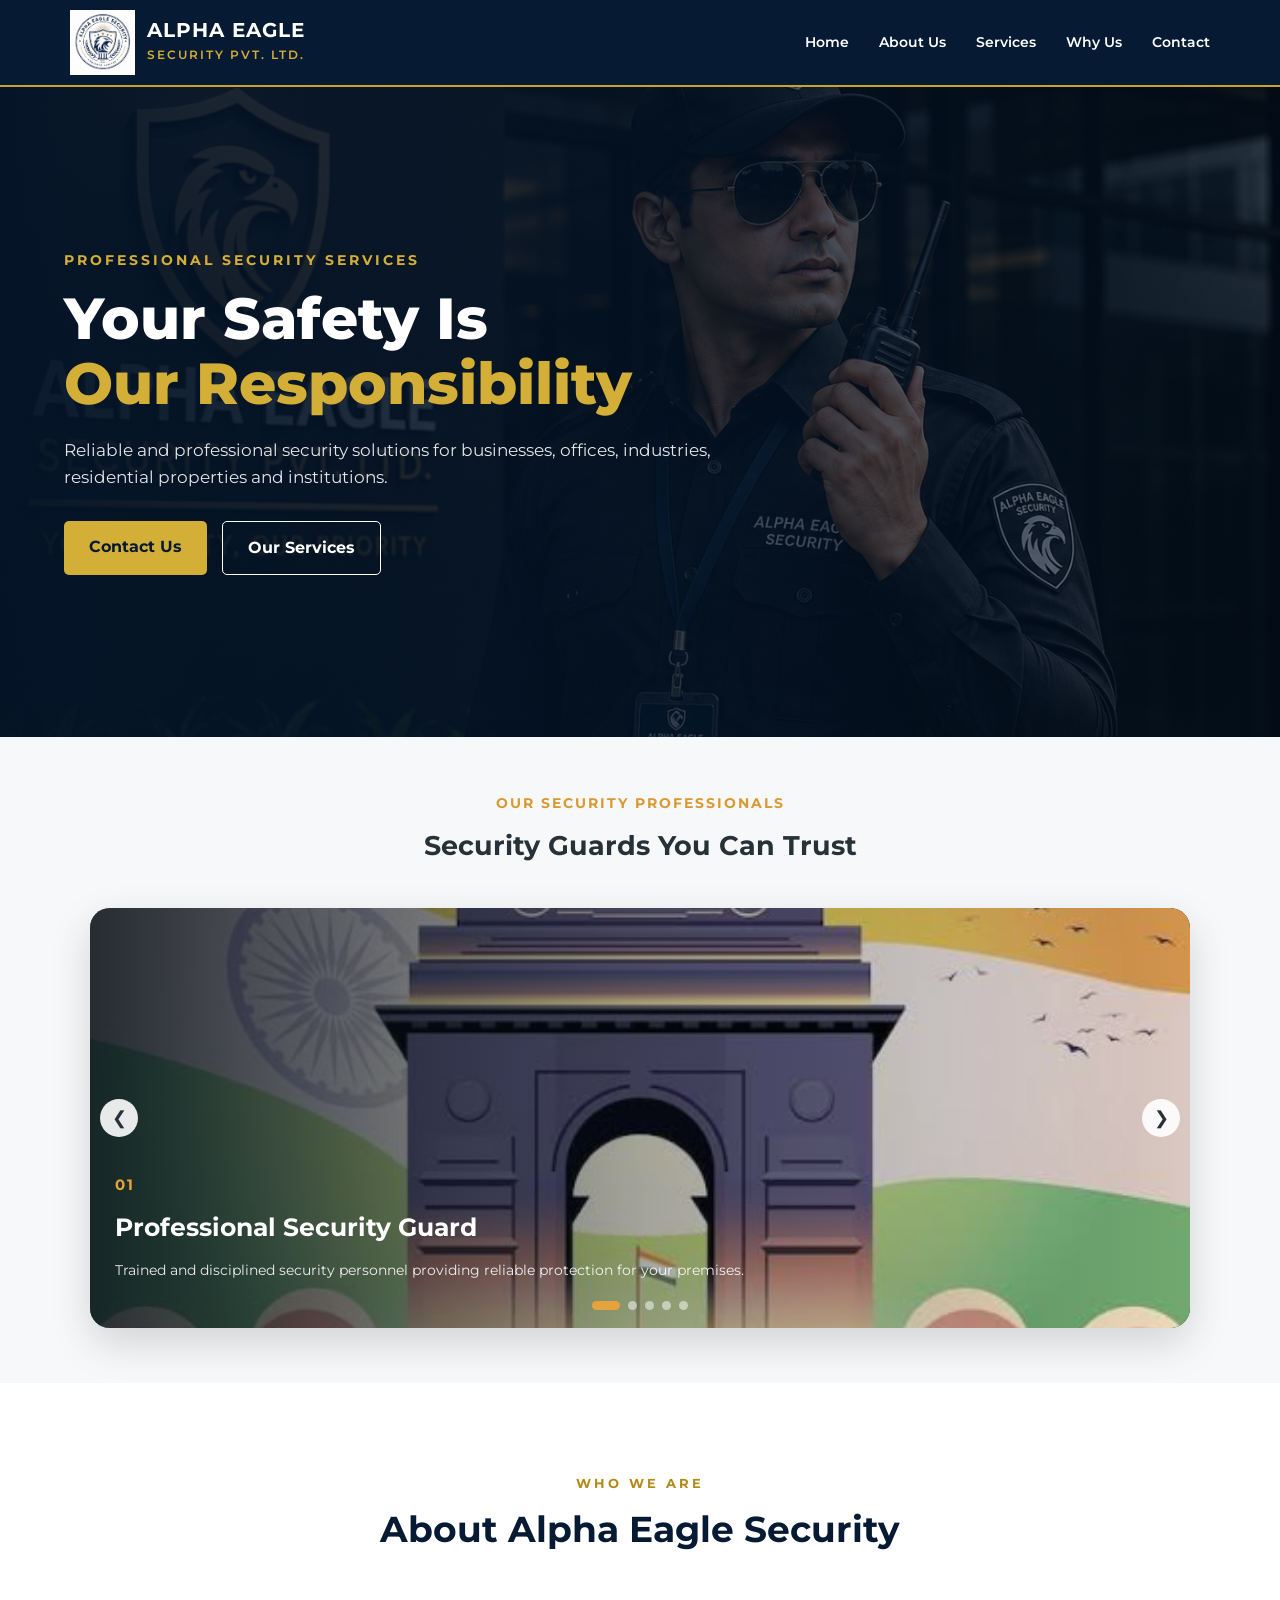
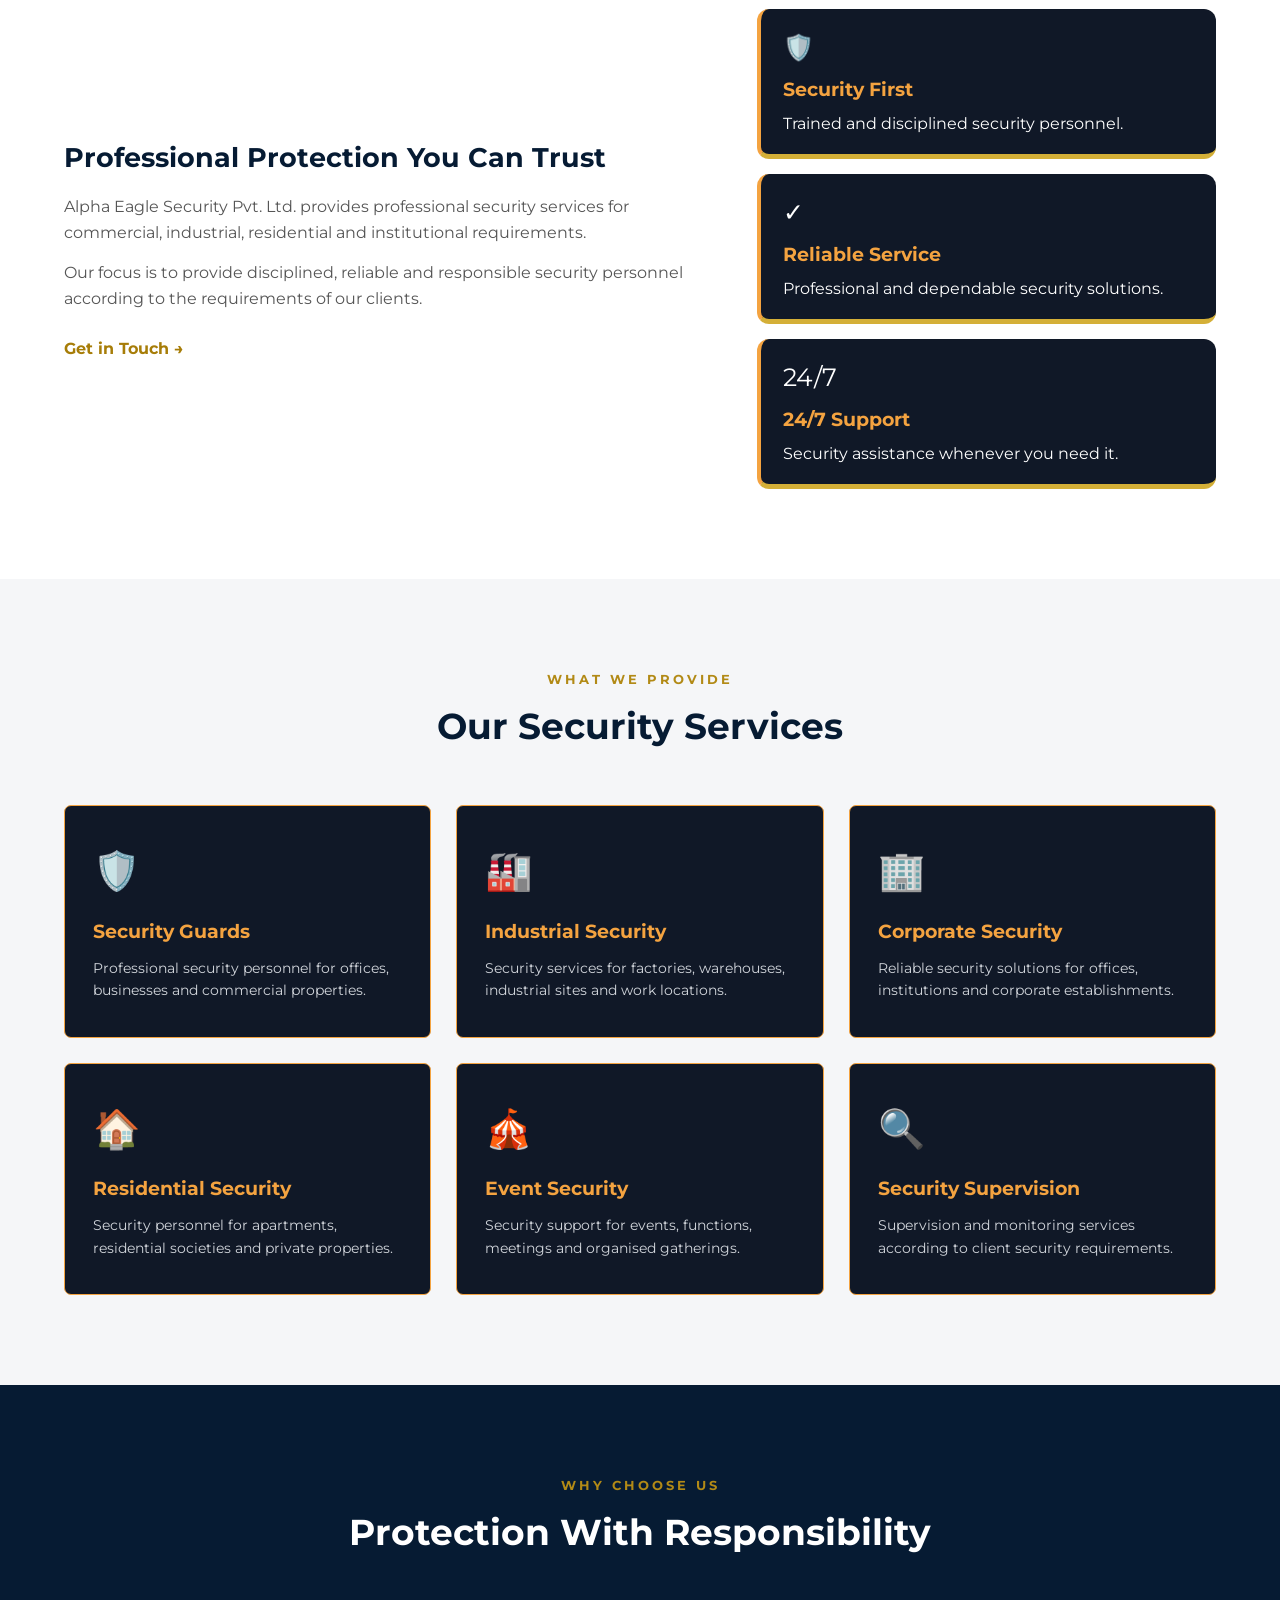
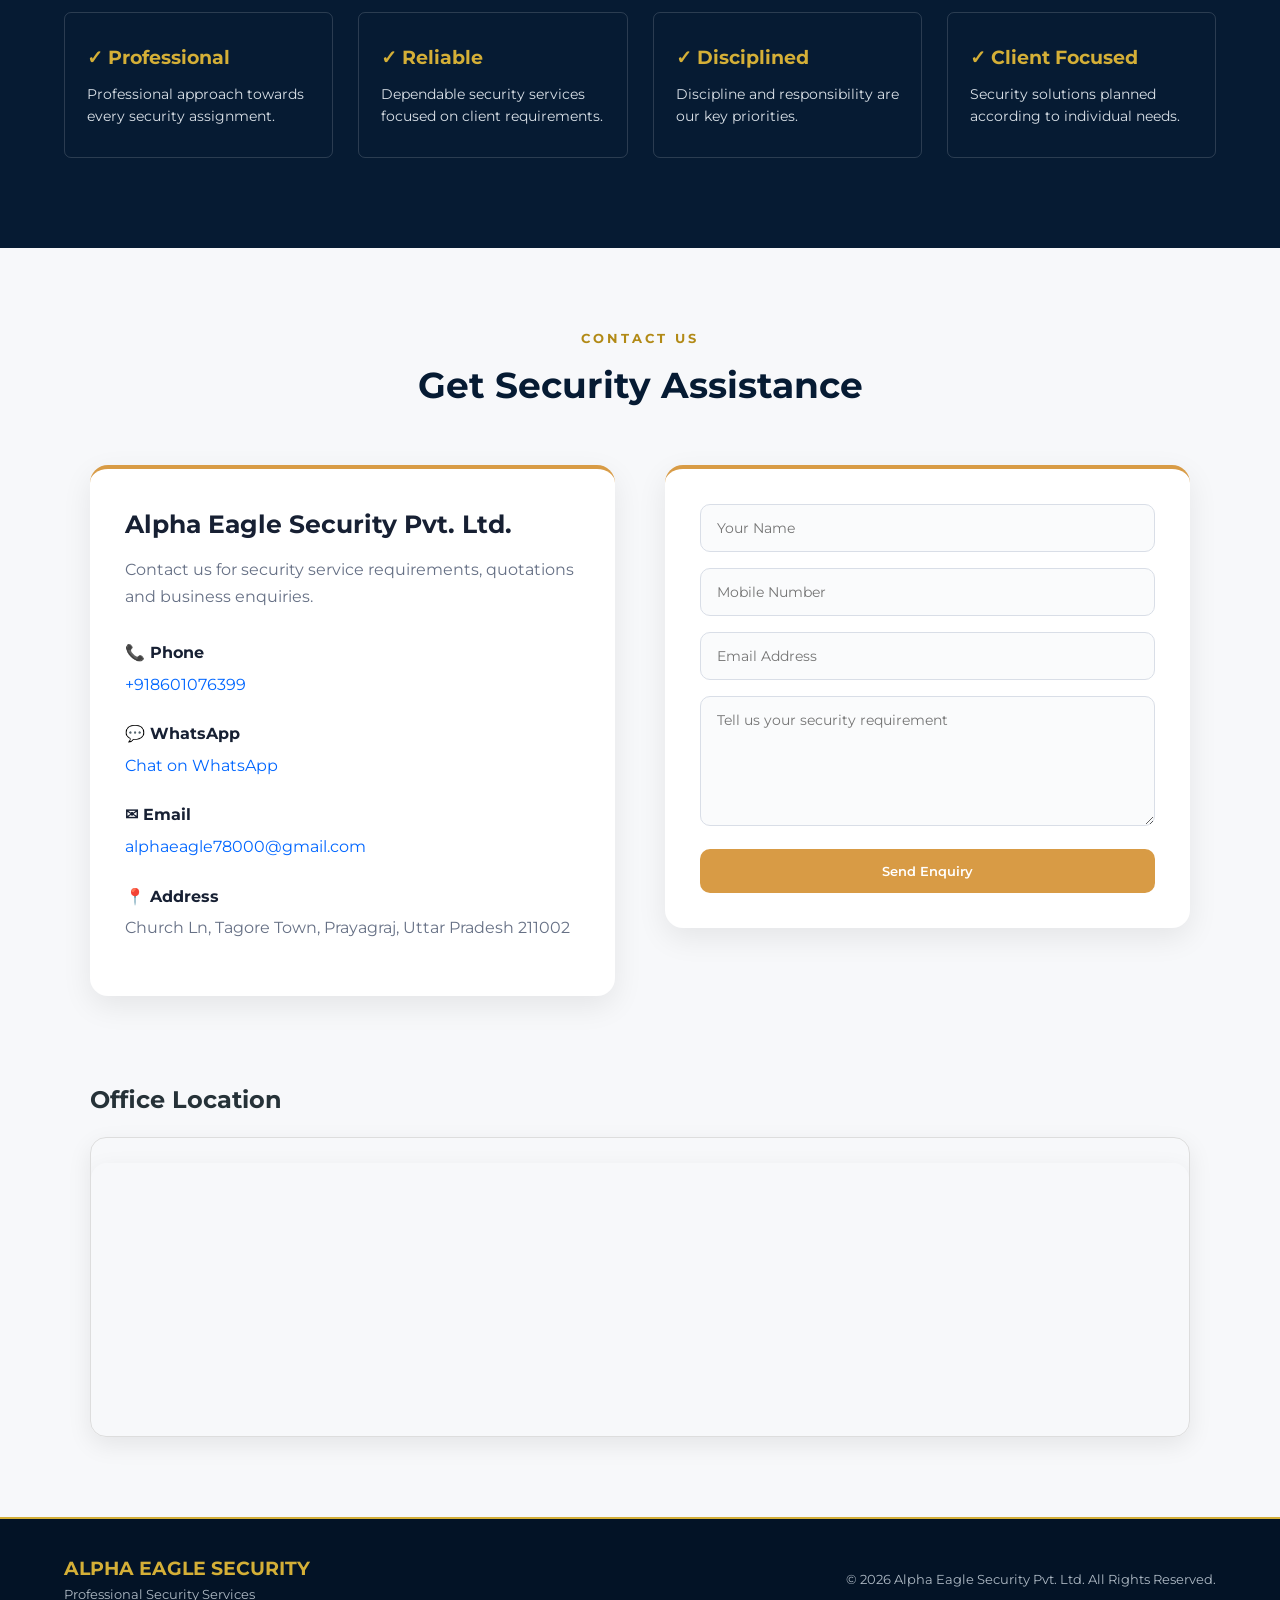
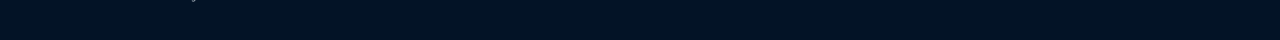
==== commit 6bba8c94: "fix mobile navbar" ====
--- a/index.html
+++ b/index.html
@@ -382,7 +382,7 @@
 
                     <div class="contact-item">
                         <strong>📞 Phone</strong>
-                        <a href="tel:+918601076399">+91 8601076399</a>
+                        <a href="tel:+918601076399">+918601076399</a>
                     </div>
                     
                     <div class="contact-item">
@@ -456,7 +456,7 @@
             </div>
 
             <p>
-                © 2026 Alpha Eag le Security Pvt. Ltd. All Rights Reserved.
+                © 2026 Alpha Eagle Security Pvt. Ltd. All Rights Reserved.
             </p>
 
         </div>
--- a/style.css
+++ b/style.css
@@ -90,9 +90,7 @@
 .nav-links a:hover {
     color: #d4af37;
 }
-.nav-links a:last-child {
-    color: #2196f3 !important;
-}
+
 .menu-btn {
     display: none;
     border: none;
@@ -918,18 +916,20 @@
     margin-bottom: 6px !important;
 }
 
-#contact .contact-item span,
-#contact .contact-item a {
+#contact .contact-item span {
     color: #667085 !important;
     line-height: 1.6 !important;
 }
 
 #contact .contact-item a {
+    color: #0066ff !important;
+    line-height: 1.6 !important;
     text-decoration: none !important;
 }
 
 #contact .contact-item a:hover {
-    color: #d28d32 !important;
+    color: #0047b3 !important;
+    text-decoration: underline !important;
 }
 
 /* FORM CARD */
@@ -1324,4 +1324,58 @@
 
     .guard-next {
         right: 10px;
-    }+    }
+    
+    /* MOBILE NAVBAR FINAL FIX */
+
+/* MOBILE NAVBAR FIX */
+@media (max-width: 768px) {
+
+    .header .container.navbar {
+        position: relative !important;
+        display: flex !important;
+        flex-wrap: nowrap !important;
+        align-items: center !important;
+    }
+
+    .header .menu-btn {
+        display: block !important;
+        margin-left: auto !important;
+        z-index: 10001 !important;
+    }
+
+    .header.header .nav-links {
+        display: none !important;
+        position: absolute !important;
+        top: 100% !important;
+        left: 0 !important;
+        width: 100% !important;
+
+        flex-direction: column !important;
+        align-items: center !important;
+
+        margin: 0 !important;
+        padding: 10px 0 !important;
+
+        background: #061b33 !important;
+        border-bottom: 2px solid #d4af37 !important;
+        z-index: 10000 !important;
+    }
+
+    .header.header .nav-links.active {
+        display: flex !important;
+    }
+
+    .header .nav-links a {
+        display: block !important;
+        width: 100% !important;
+        padding: 13px 0 !important;
+
+        text-align: center !important;
+        color: #ffffff !important;
+    }
+
+    .header .nav-links a:hover {
+        color: #d4af37 !important;
+    }
+}
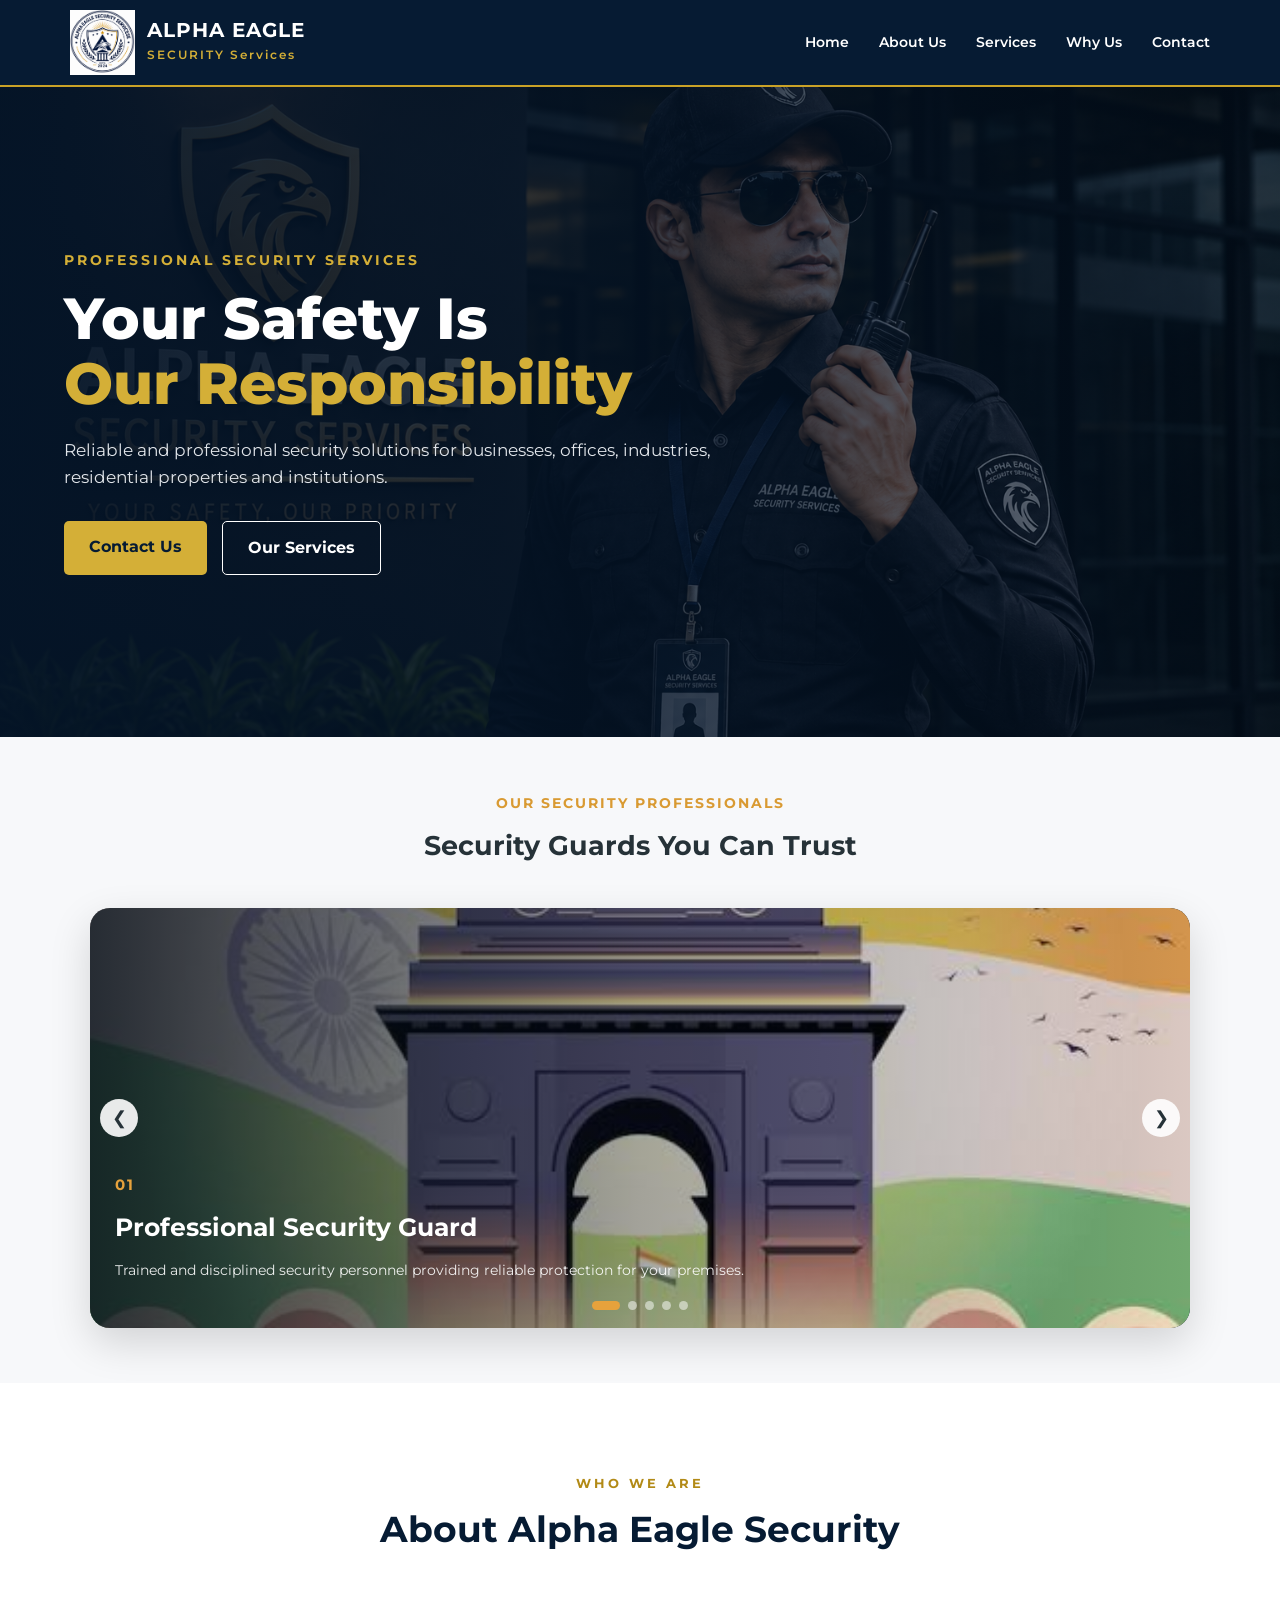
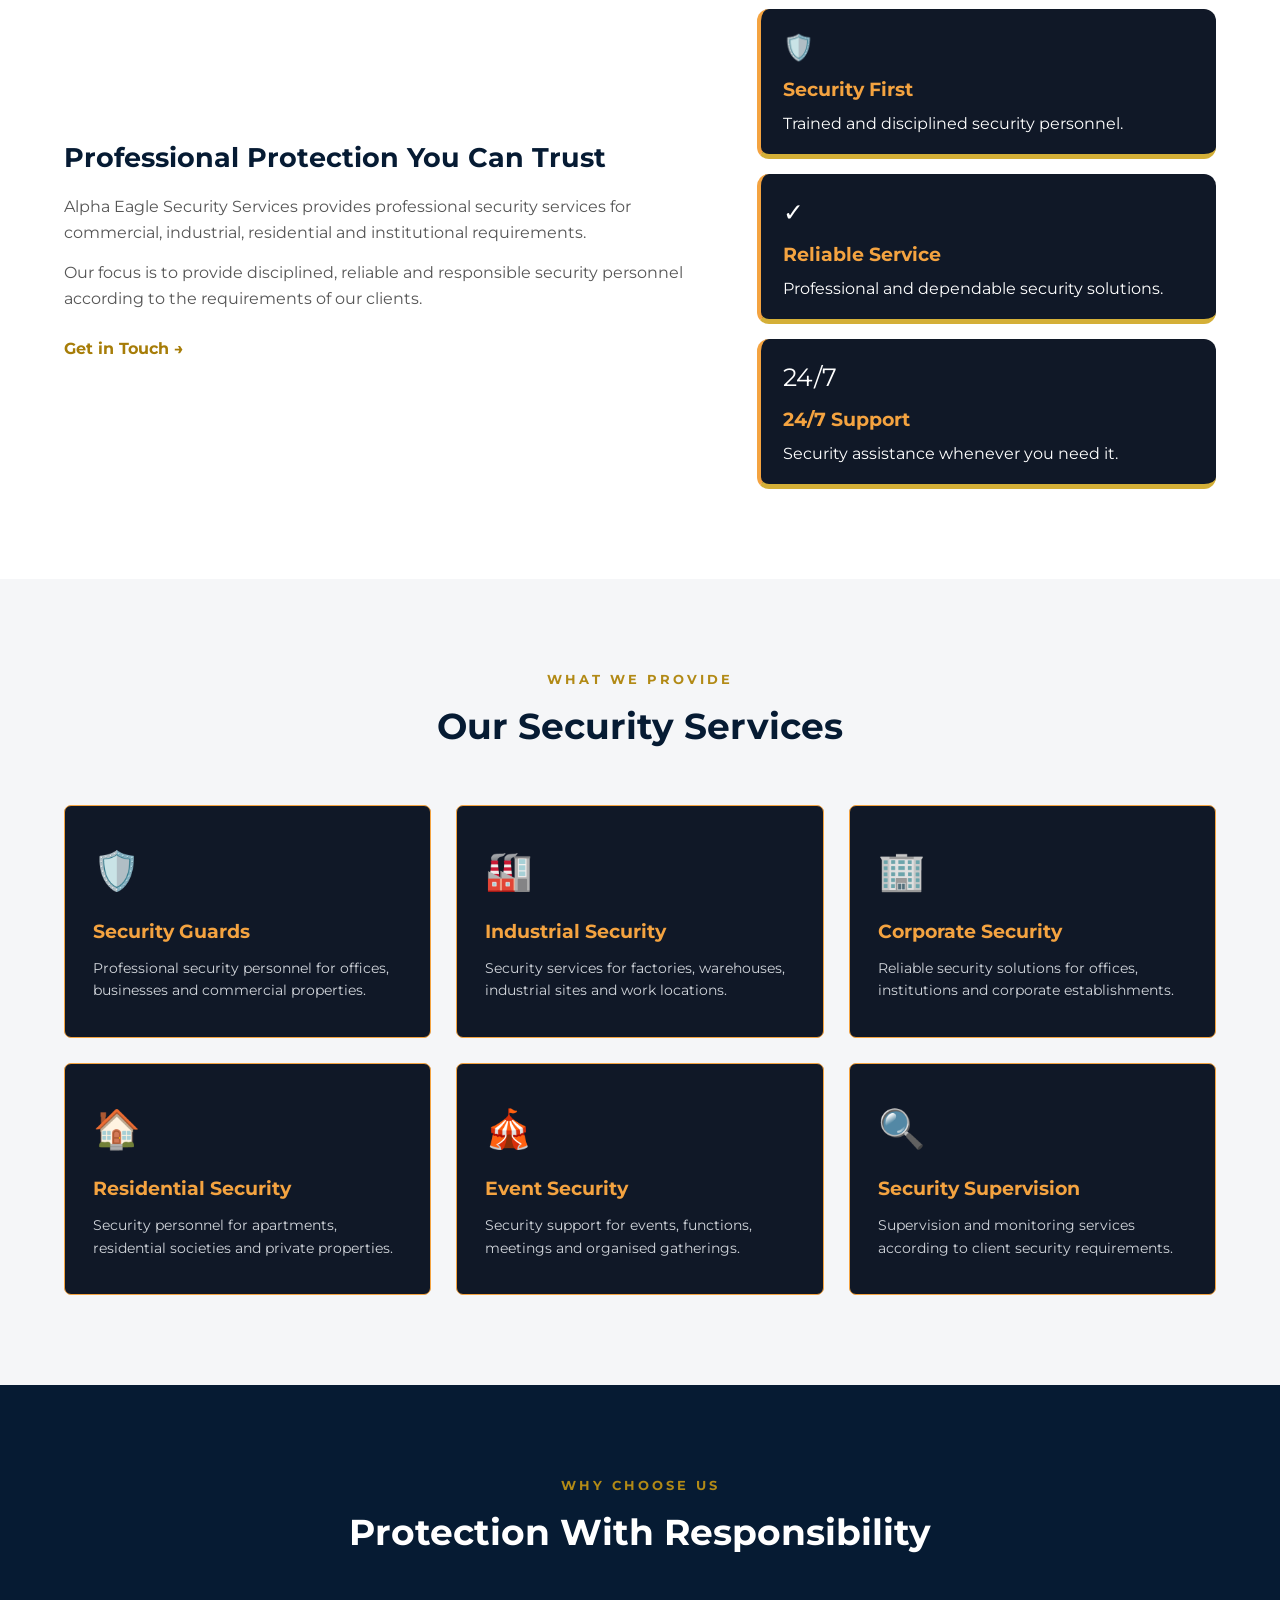
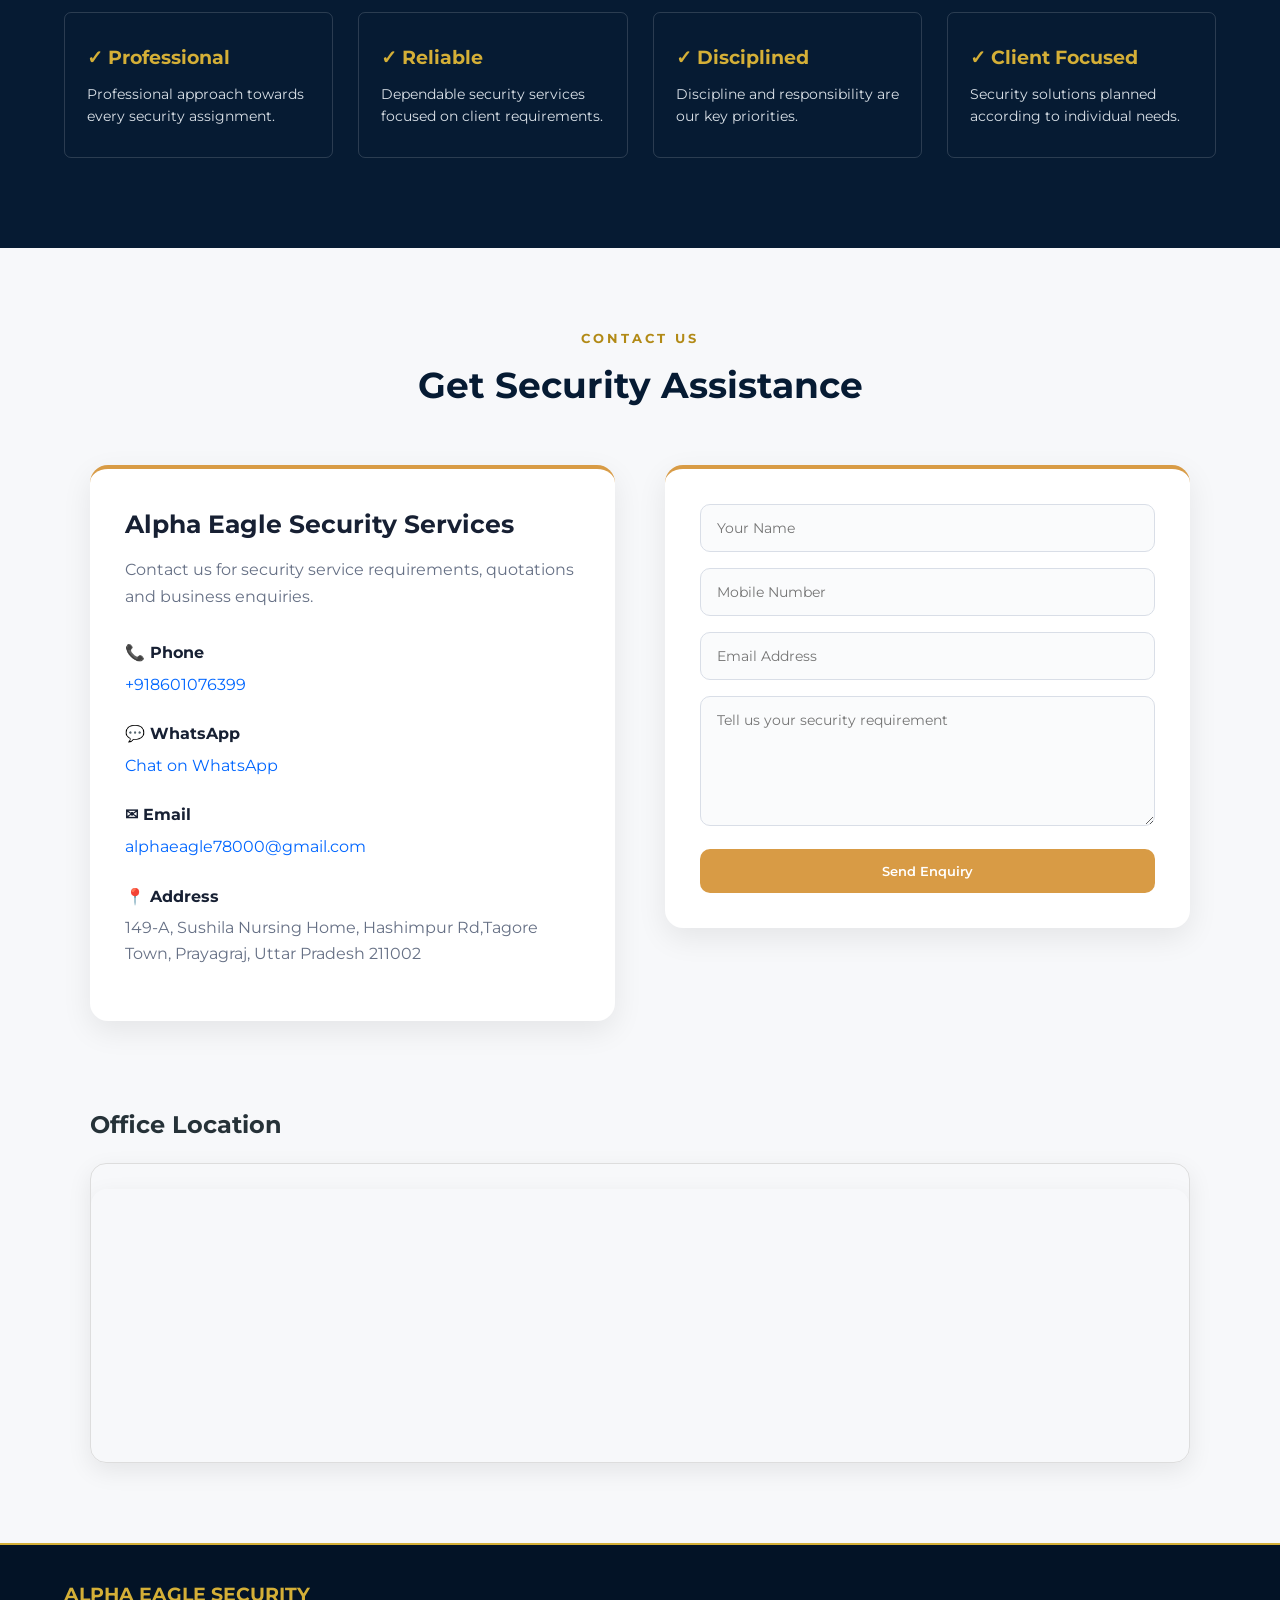
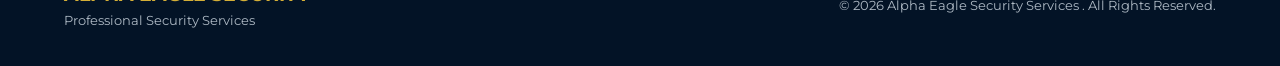
==== commit 5881493e: "update Alpha Eagle Security Services website" ====
--- a/index.html
+++ b/index.html
@@ -5,7 +5,7 @@
     <meta charset="UTF-8">
     <meta name="viewport" content="width=device-width, initial-scale=1.0">
 
-    <title>Alpha Eagle Security Pvt. Ltd.</title>
+    <title>Alpha Eagle Security Services </title>
 
 <link rel="icon" type="image/png" href="images/logo.png">
 
@@ -32,7 +32,7 @@
 
             <div>
                 <h2>ALPHA EAGLE</h2>
-                <span>SECURITY PVT. LTD.</span>
+                <span>SECURITY Services</span>
             </div>
         </a>
 
@@ -156,7 +156,7 @@
 
                     <div class="guard-info">
                         <span>05</span>
-                        <h3>CorporateSecurity</h3>
+                        <h3>Corporate Security</h3>
                         <p>
                             Dedicated security personnel for corporate offices, institutions and commercial establishments.
                         </p>
@@ -202,7 +202,7 @@
                     <h3>Professional Protection You Can Trust</h3>
 
                     <p>
-                        Alpha Eagle Security Pvt. Ltd. provides professional
+                        Alpha Eagle Security Services provides professional
                         security services for commercial, industrial,
                         residential and institutional requirements.
                     </p>
@@ -373,7 +373,7 @@
 
                 <div class="contact-info">
 
-                    <h3>Alpha Eagle Security Pvt. Ltd.</h3>
+                    <h3>Alpha Eagle Security Services </h3>
 
                     <p>
                         Contact us for security service requirements,
@@ -401,7 +401,7 @@
 
                     <div class="contact-item">
                         <strong>📍 Address</strong>
-                        <span>Church Ln, Tagore Town, Prayagraj, Uttar Pradesh 211002</span>
+                        <span>149-A, Sushila Nursing Home, Hashimpur Rd,Tagore Town, Prayagraj, Uttar Pradesh 211002</span>
                     </div>
 
                 </div>
@@ -456,7 +456,7 @@
             </div>
 
             <p>
-                © 2026 Alpha Eagle Security Pvt. Ltd. All Rights Reserved.
+                © 2026 Alpha Eagle Security Services . All Rights Reserved.
             </p>
 
         </div>
